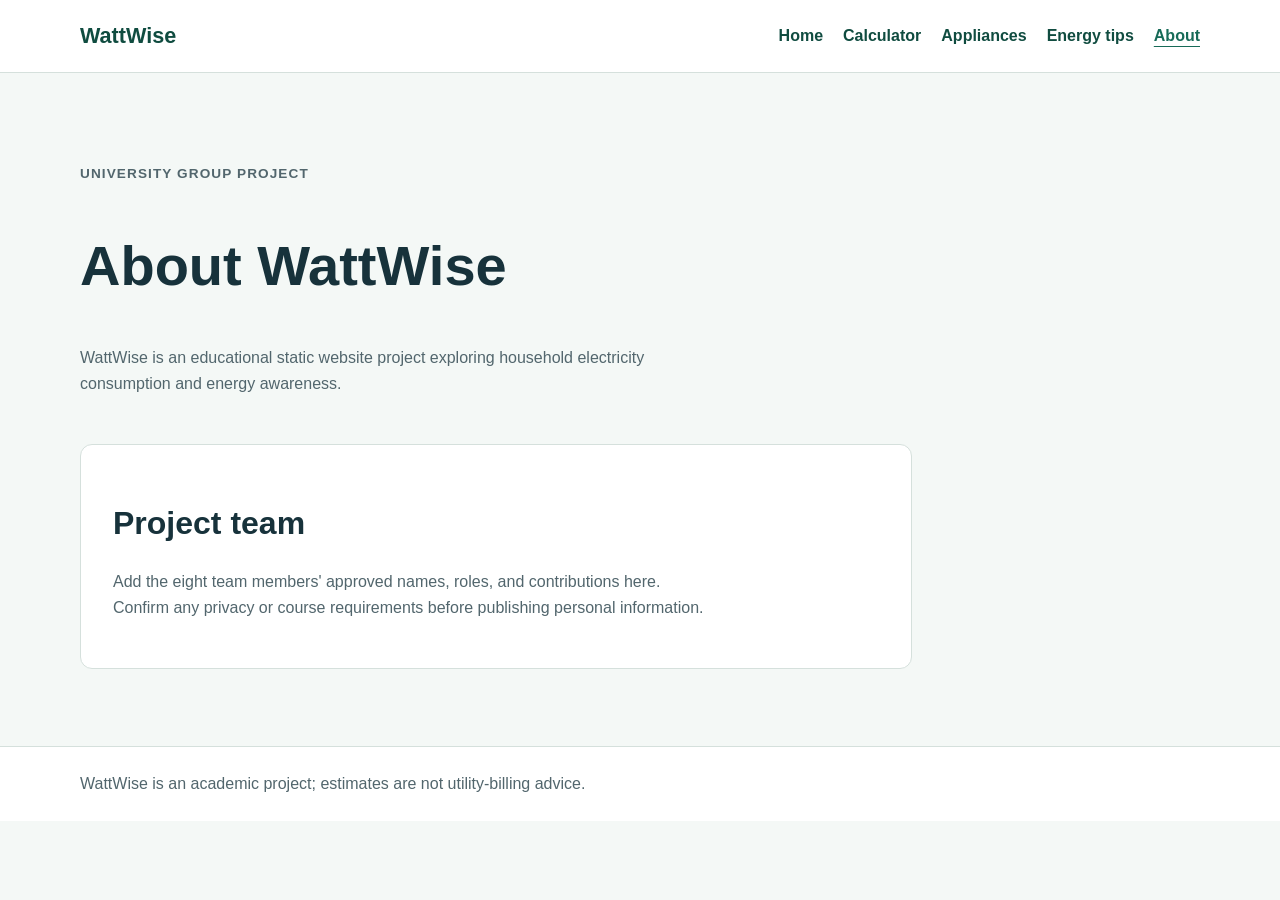
==== pages/about.html @ 4fbd1083 "init:project structure" ====
<!doctype html>
<html lang="en">
<head>
  <meta charset="utf-8">
  <meta name="viewport" content="width=device-width, initial-scale=1">
  <meta name="description" content="Learn about the WattWise university project and its team.">
  <title>About WattWise</title>
  <link rel="stylesheet" href="../css/style.css">
  <link rel="stylesheet" href="../css/components.css">
  <link rel="stylesheet" href="../css/pages/about.css">
  <link rel="stylesheet" href="../css/responsive.css">
  <script src="../js/utils.js" defer></script>
  <script src="../js/navigation.js" defer></script>
  <script src="../js/main.js" defer></script>
</head>
<body>
  <a class="skip-link" href="#main-content">Skip to main content</a>
  <header class="site-header">
    <div class="container header-inner">
      <a class="brand" href="../index.html">WattWise</a>
      <button class="menu-toggle" type="button" aria-expanded="false" aria-controls="primary-navigation"><span class="menu-toggle-label">Menu</span></button>
      <nav class="site-nav" id="primary-navigation" aria-label="Primary navigation">
        <ul>
          <li><a href="../index.html">Home</a></li>
          <li><a href="calculator.html">Calculator</a></li>
          <li><a href="appliances.html">Appliances</a></li>
          <li><a href="energy-tips.html">Energy tips</a></li>
          <li><a href="about.html" aria-current="page">About</a></li>
        </ul>
      </nav>
    </div>
  </header>
  <main id="main-content" class="container page-content">
    <section class="page-intro" aria-labelledby="page-title">
      <p class="eyebrow">University group project</p>
      <h1 id="page-title">About WattWise</h1>
      <p>WattWise is an educational static website project exploring household electricity consumption and energy awareness.</p>
    </section>
    <section class="content-section" aria-labelledby="team-title">
      <h2 id="team-title">Project team</h2>
      <p>Add the eight team members' approved names, roles, and contributions here. Confirm any privacy or course requirements before publishing personal information.</p>
    </section>
  </main>
  <footer class="site-footer"><div class="container"><p>WattWise is an academic project; estimates are not utility-billing advice.</p></div></footer>
</body>
</html>
---- css/style.css ----
/* Global reset, typography, colors, and base element styles. */
:root {
  color-scheme: light;
  --color-ink: #17323b;
  --color-muted: #52666d;
  --color-brand: #176b58;
  --color-brand-dark: #104c40;
  --color-accent: #f2c14e;
  --color-surface: #ffffff;
  --color-page: #f4f8f6;
  --color-border: #d5e0dc;
  --font-body: "Segoe UI", Arial, sans-serif;
  --font-heading: "Segoe UI", Arial, sans-serif;
  --content-width: 70rem;
  --space-unit: 1rem;
}

*,
*::before,
*::after {
  box-sizing: border-box;
}

html {
  scroll-behavior: smooth;
}

body {
  min-width: 20rem;
  margin: 0;
  background: var(--color-page);
  color: var(--color-ink);
  font-family: var(--font-body);
  line-height: 1.6;
}

h1,
h2,
h3 {
  color: var(--color-ink);
  font-family: var(--font-heading);
  line-height: 1.2;
}

h1 {
  max-width: 18ch;
  font-size: clamp(2rem, 5vw, 3.5rem);
}

h2 {
  font-size: clamp(1.5rem, 3vw, 2rem);
}

a {
  color: var(--color-brand-dark);
}

a:hover {
  text-decoration-thickness: 0.15em;
}

button,
input,
select,
textarea {
  font: inherit;
}

button,
a {
  -webkit-tap-highlight-color: transparent;
}

:focus-visible {
  outline: 3px solid var(--color-accent);
  outline-offset: 3px;
}

code {
  padding: 0.1em 0.3em;
  border-radius: 0.25rem;
  background: #e8efec;
  font-family: Consolas, "Courier New", monospace;
}

@media (prefers-reduced-motion: reduce) {
  html {
    scroll-behavior: auto;
  }
}
---- css/components.css ----
/* Shared layout and reusable interface components. */
.container {
  width: min(var(--content-width), calc(100% - 2rem));
  margin-inline: auto;
}

.site-header {
  border-bottom: 1px solid var(--color-border);
  background: var(--color-surface);
}

.header-inner {
  display: flex;
  min-height: 4.5rem;
  align-items: center;
  justify-content: space-between;
  gap: 1.5rem;
}

.brand {
  color: var(--color-brand-dark);
  font-size: 1.35rem;
  font-weight: 800;
  text-decoration: none;
}

.site-nav ul {
  display: flex;
  flex-wrap: wrap;
  gap: 0.5rem 1.25rem;
  margin: 0;
  padding: 0;
  list-style: none;
}

.site-nav a {
  display: inline-block;
  padding-block: 0.5rem;
  font-weight: 600;
  text-decoration: none;
}

.site-nav a[aria-current="page"] {
  color: var(--color-brand);
  text-decoration: underline;
  text-underline-offset: 0.3em;
}

.menu-toggle {
  display: none;
  padding: 0.45rem 0.75rem;
  border: 1px solid var(--color-border);
  border-radius: 0.4rem;
  background: var(--color-surface);
  color: var(--color-ink);
  cursor: pointer;
}

.page-content {
  min-height: 65vh;
  padding-block: clamp(2rem, 6vw, 5rem);
}

.page-intro {
  max-width: 48rem;
  margin-bottom: 3rem;
}

.page-intro p,
.content-section p {
  max-width: 68ch;
  color: var(--color-muted);
}

.eyebrow {
  color: var(--color-brand);
  font-size: 0.85rem;
  font-weight: 700;
  letter-spacing: 0.08em;
  text-transform: uppercase;
}

.content-section {
  max-width: 52rem;
  padding: clamp(1.25rem, 4vw, 2rem);
  border: 1px solid var(--color-border);
  border-radius: 0.75rem;
  background: var(--color-surface);
}

.button-row {
  display: flex;
  flex-wrap: wrap;
  gap: 0.75rem;
  margin-top: 1.5rem;
}

.button {
  display: inline-flex;
  min-height: 2.75rem;
  align-items: center;
  justify-content: center;
  padding: 0.6rem 1rem;
  border: 2px solid var(--color-brand);
  border-radius: 0.45rem;
  background: var(--color-brand);
  color: #ffffff;
  font-weight: 700;
  text-decoration: none;
}

.button:hover {
  border-color: var(--color-brand-dark);
  background: var(--color-brand-dark);
  color: #ffffff;
}

.button-secondary {
  background: transparent;
  color: var(--color-brand-dark);
}

.button-secondary:hover {
  color: #ffffff;
}

.skip-link {
  position: absolute;
  z-index: 10;
  top: 0.5rem;
  left: 0.5rem;
  padding: 0.5rem 0.75rem;
  transform: translateY(-150%);
  background: var(--color-ink);
  color: #ffffff;
}

.skip-link:focus {
  transform: translateY(0);
}

.site-footer {
  padding-block: 1.5rem;
  border-top: 1px solid var(--color-border);
  background: var(--color-surface);
  color: var(--color-muted);
}

.site-footer p {
  margin-block: 0;
}
---- css/pages/about.css ----
/* About page-specific styles. Keep shared components in components.css. */
---- css/responsive.css ----
/* Shared responsive adjustments; page-specific exceptions belong with page styles. */
@media (max-width: 48rem) {
  .header-inner {
    position: relative;
    flex-wrap: wrap;
    padding-block: 0.75rem;
  }

  .menu-toggle {
    display: inline-flex;
  }

  .site-nav {
    display: none;
    flex-basis: 100%;
  }

  .site-nav.is-open {
    display: block;
  }

  .site-nav ul {
    flex-direction: column;
    gap: 0.15rem;
    padding-block: 0.5rem;
  }

  .site-nav a {
    width: 100%;
  }
}

@media (max-width: 30rem) {
  .container {
    width: min(100% - 1.25rem, var(--content-width));
  }

  .button-row,
  .button-row .button {
    width: 100%;
  }
}
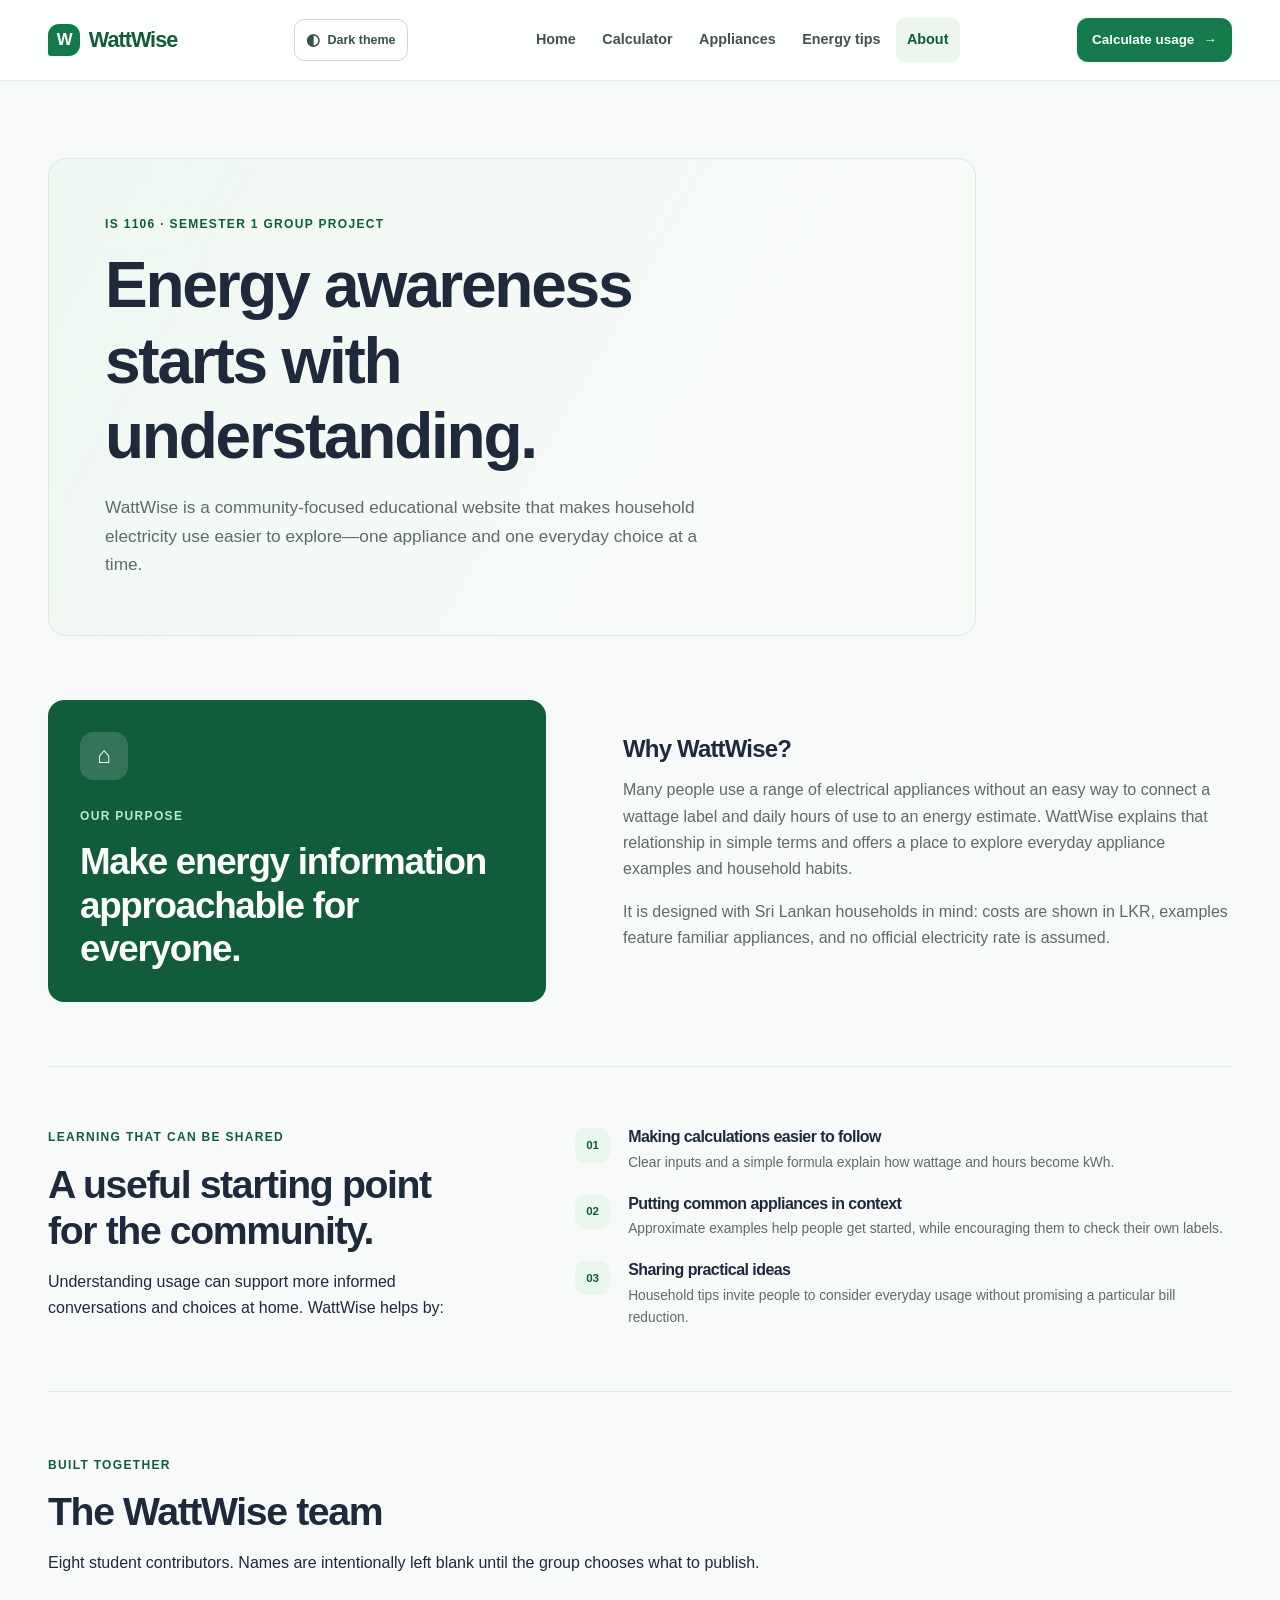
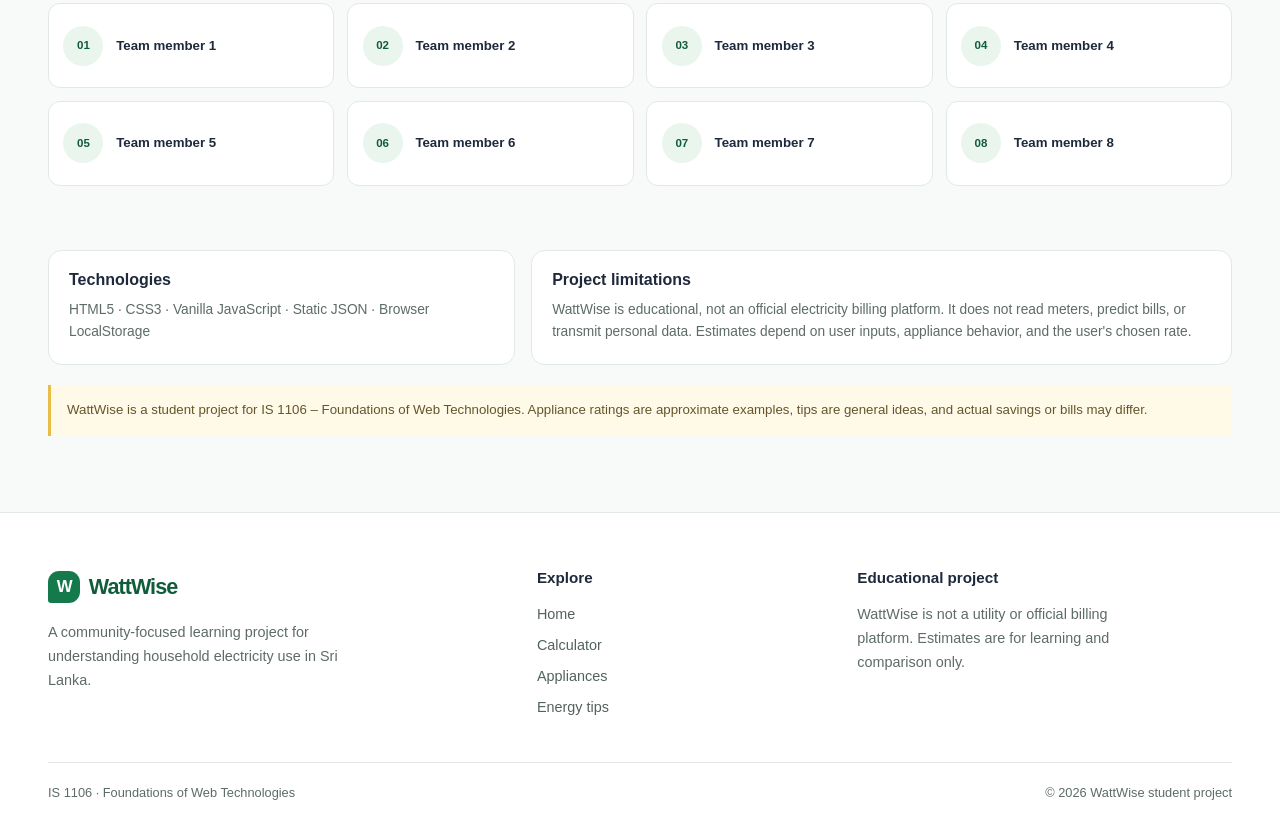
==== commit ef94b69c: "Done" ====
--- a/pages/about.html
+++ b/pages/about.html
@@ -3,44 +3,50 @@
 <head>
   <meta charset="utf-8">
   <meta name="viewport" content="width=device-width, initial-scale=1">
-  <meta name="description" content="Learn about the WattWise university project and its team.">
-  <title>About WattWise</title>
+  <meta name="description" content="Learn about WattWise, a student-built educational project helping Sri Lankan households explore electricity consumption.">
+  <meta property="og:title" content="About WattWise">
+  <meta property="og:description" content="Our purpose, community value, technologies, and limitations.">
+  <title>About WattWise | Our purpose and project</title>
   <link rel="stylesheet" href="../css/style.css">
   <link rel="stylesheet" href="../css/components.css">
   <link rel="stylesheet" href="../css/pages/about.css">
-  <link rel="stylesheet" href="../css/responsive.css">
-  <script src="../js/utils.js" defer></script>
+  <link rel="stylesheet" href="../css/responsive.css?v=2">
+  <link rel="stylesheet" href="../css/dark-theme.css?v=2" id="dark-theme-stylesheet" disabled>
   <script src="../js/navigation.js" defer></script>
+  <script src="../js/theme-toggle.js" defer></script>
   <script src="../js/main.js" defer></script>
 </head>
 <body>
   <a class="skip-link" href="#main-content">Skip to main content</a>
   <header class="site-header">
     <div class="container header-inner">
-      <a class="brand" href="../index.html">WattWise</a>
-      <button class="menu-toggle" type="button" aria-expanded="false" aria-controls="primary-navigation"><span class="menu-toggle-label">Menu</span></button>
-      <nav class="site-nav" id="primary-navigation" aria-label="Primary navigation">
-        <ul>
-          <li><a href="../index.html">Home</a></li>
-          <li><a href="calculator.html">Calculator</a></li>
-          <li><a href="appliances.html">Appliances</a></li>
-          <li><a href="energy-tips.html">Energy tips</a></li>
-          <li><a href="about.html" aria-current="page">About</a></li>
-        </ul>
-      </nav>
+      <a class="brand" href="../index.html" aria-label="WattWise home"><span class="brand-mark" aria-hidden="true">W</span>WattWise</a>
+      <button class="menu-toggle" type="button" aria-expanded="false" aria-controls="primary-navigation"><span class="menu-toggle-label">Menu</span><span class="menu-icon" aria-hidden="true"></span></button>
+      <button class="theme-toggle" type="button" aria-label="Switch to dark theme" aria-pressed="false"><span class="theme-toggle-icon" aria-hidden="true">◐</span><span class="theme-toggle-label">Dark theme</span></button>
+      <span class="theme-toggle-status visually-hidden" role="status" aria-live="polite"></span>
+      <nav class="site-nav" id="primary-navigation" aria-label="Primary navigation"><ul>
+        <li><a href="../index.html">Home</a></li><li><a href="calculator.html">Calculator</a></li><li><a href="appliances.html">Appliances</a></li><li><a href="energy-tips.html">Energy tips</a></li><li><a href="about.html" aria-current="page">About</a></li>
+      </ul></nav>
+      <a class="button header-cta" href="calculator.html">Calculate usage <span aria-hidden="true">→</span></a>
     </div>
   </header>
-  <main id="main-content" class="container page-content">
-    <section class="page-intro" aria-labelledby="page-title">
-      <p class="eyebrow">University group project</p>
-      <h1 id="page-title">About WattWise</h1>
-      <p>WattWise is an educational static website project exploring household electricity consumption and energy awareness.</p>
+  <main id="main-content" class="container page-content about-page">
+    <section class="page-intro about-intro" aria-labelledby="page-title"><p class="eyebrow">IS 1106 · Semester 1 group project</p><h1 id="page-title">Energy awareness starts with understanding.</h1><p>WattWise is a community-focused educational website that makes household electricity use easier to explore—one appliance and one everyday choice at a time.</p></section>
+    <section class="about-purpose" aria-labelledby="why-title"><div class="about-callout"><span aria-hidden="true">⌂</span><p class="eyebrow">Our purpose</p><h2 id="why-title">Make energy information approachable for everyone.</h2></div><div class="about-copy"><h2>Why WattWise?</h2><p>Many people use a range of electrical appliances without an easy way to connect a wattage label and daily hours of use to an energy estimate. WattWise explains that relationship in simple terms and offers a place to explore everyday appliance examples and household habits.</p><p>It is designed with Sri Lankan households in mind: costs are shown in LKR, examples feature familiar appliances, and no official electricity rate is assumed.</p></div></section>
+    <section class="about-benefits" aria-labelledby="community-title"><div class="section-heading"><p class="eyebrow">Learning that can be shared</p><h2 id="community-title">A useful starting point for the community.</h2><p>Understanding usage can support more informed conversations and choices at home. WattWise helps by:</p></div><ul class="benefit-list"><li><span aria-hidden="true">01</span><div><h3>Making calculations easier to follow</h3><p>Clear inputs and a simple formula explain how wattage and hours become kWh.</p></div></li><li><span aria-hidden="true">02</span><div><h3>Putting common appliances in context</h3><p>Approximate examples help people get started, while encouraging them to check their own labels.</p></div></li><li><span aria-hidden="true">03</span><div><h3>Sharing practical ideas</h3><p>Household tips invite people to consider everyday usage without promising a particular bill reduction.</p></div></li></ul></section>
+    <section class="team-section" aria-labelledby="team-title"><div class="section-heading"><p class="eyebrow">Built together</p><h2 id="team-title">The WattWise team</h2><p>Eight student contributors. Names are intentionally left blank until the group chooses what to publish.</p></div><ol class="team-grid">
+      <li><span class="team-avatar" aria-hidden="true">01</span><span class="team-name">Team member 1</span></li><li><span class="team-avatar" aria-hidden="true">02</span><span class="team-name">Team member 2</span></li><li><span class="team-avatar" aria-hidden="true">03</span><span class="team-name">Team member 3</span></li><li><span class="team-avatar" aria-hidden="true">04</span><span class="team-name">Team member 4</span></li><li><span class="team-avatar" aria-hidden="true">05</span><span class="team-name">Team member 5</span></li><li><span class="team-avatar" aria-hidden="true">06</span><span class="team-name">Team member 6</span></li><li><span class="team-avatar" aria-hidden="true">07</span><span class="team-name">Team member 7</span></li><li><span class="team-avatar" aria-hidden="true">08</span><span class="team-name">Team member 8</span></li>
+    </ol></section>
+    <section class="project-facts" aria-label="Project details">
+      <div><h2>Technologies</h2><p>HTML5 · CSS3 · Vanilla JavaScript · Static JSON · Browser LocalStorage</p></div>
+      <div><h2>Project limitations</h2><p>WattWise is educational, not an official electricity billing platform. It does not read meters, predict bills, or transmit personal data. Estimates depend on user inputs, appliance behavior, and the user's chosen rate.</p></div>
     </section>
-    <section class="content-section" aria-labelledby="team-title">
-      <h2 id="team-title">Project team</h2>
-      <p>Add the eight team members' approved names, roles, and contributions here. Confirm any privacy or course requirements before publishing personal information.</p>
-    </section>
+    <p class="about-disclaimer">WattWise is a student project for IS 1106 – Foundations of Web Technologies. Appliance ratings are approximate examples, tips are general ideas, and actual savings or bills may differ.</p>
   </main>
-  <footer class="site-footer"><div class="container"><p>WattWise is an academic project; estimates are not utility-billing advice.</p></div></footer>
+  <footer class="site-footer"><div class="container footer-main">
+    <div class="footer-brand"><a class="brand" href="../index.html"><span class="brand-mark" aria-hidden="true">W</span>WattWise</a><p>A community-focused learning project for understanding household electricity use in Sri Lanka.</p></div>
+    <div class="footer-links"><h2>Explore</h2><a href="../index.html">Home</a><a href="calculator.html">Calculator</a><a href="appliances.html">Appliances</a><a href="energy-tips.html">Energy tips</a></div>
+    <div class="footer-disclaimer"><h2>Educational project</h2><p>WattWise is not a utility or official billing platform. Estimates are for learning and comparison only.</p></div>
+  </div><div class="container footer-bottom"><span>IS 1106 · Foundations of Web Technologies</span><span>© <span data-current-year>2026</span> WattWise student project</span></div></footer>
 </body>
 </html>
--- a/css/style.css
+++ b/css/style.css
@@ -1,18 +1,19 @@
-/* Global reset, typography, colors, and base element styles. */
 :root {
   color-scheme: light;
-  --color-ink: #17323b;
-  --color-muted: #52666d;
-  --color-brand: #176b58;
-  --color-brand-dark: #104c40;
-  --color-accent: #f2c14e;
-  --color-surface: #ffffff;
-  --color-page: #f4f8f6;
-  --color-border: #d5e0dc;
-  --font-body: "Segoe UI", Arial, sans-serif;
-  --font-heading: "Segoe UI", Arial, sans-serif;
-  --content-width: 70rem;
-  --space-unit: 1rem;
+  --color-ink: #1e293b;
+  --color-muted: #5d6b69;
+  --color-brand: #147a4c;
+  --color-brand-dark: #105c3b;
+  --color-accent: #f4c95d;
+  --color-surface: #fff;
+  --color-page: #f7faf8;
+  --color-border: #e2e8e5;
+  --color-mint: #e9f7ef;
+  --font-body: "DM Sans", "Segoe UI", Arial, sans-serif;
+  --font-heading: "DM Sans", "Segoe UI", Arial, sans-serif;
+  --content-width: 74rem;
+  --radius-card: 1rem;
+  --shadow-card: 0 12px 32px rgb(22 54 39 / 6%);
 }
 
 *,
@@ -31,7 +32,20 @@
   background: var(--color-page);
   color: var(--color-ink);
   font-family: var(--font-body);
-  line-height: 1.6;
+  line-height: 1.65;
+  -webkit-font-smoothing: antialiased;
+}
+
+img,
+svg {
+  max-width: 100%;
+}
+
+h1,
+h2,
+h3,
+p {
+  margin-top: 0;
 }
 
 h1,
@@ -39,16 +53,31 @@
 h3 {
   color: var(--color-ink);
   font-family: var(--font-heading);
-  line-height: 1.2;
+  line-height: 1.18;
+  letter-spacing: -0.035em;
 }
 
 h1 {
-  max-width: 18ch;
-  font-size: clamp(2rem, 5vw, 3.5rem);
+  max-width: 17ch;
+  margin-bottom: 1.15rem;
+  font-size: clamp(2.35rem, 5vw, 4.1rem);
+  font-weight: 750;
 }
 
 h2 {
-  font-size: clamp(1.5rem, 3vw, 2rem);
+  margin-bottom: 0.9rem;
+  font-size: clamp(1.7rem, 3.2vw, 2.45rem);
+  font-weight: 720;
+}
+
+h3 {
+  margin-bottom: 0.55rem;
+  font-size: 1.15rem;
+  font-weight: 700;
+}
+
+p {
+  margin-bottom: 1rem;
 }
 
 a {
@@ -72,19 +101,54 @@
 }
 
 :focus-visible {
-  outline: 3px solid var(--color-accent);
+  outline: 3px solid var(--color-brand-dark);
   outline-offset: 3px;
 }
 
-code {
-  padding: 0.1em 0.3em;
-  border-radius: 0.25rem;
-  background: #e8efec;
-  font-family: Consolas, "Courier New", monospace;
+::selection {
+  background: #d7f0e2;
+  color: var(--color-brand-dark);
+}
+
+.eyebrow {
+  display: flex;
+  align-items: center;
+  gap: 0.55rem;
+  margin-bottom: 0.85rem;
+  color: var(--color-brand-dark);
+  font-size: 0.75rem;
+  font-weight: 800;
+  letter-spacing: 0.11em;
+  text-transform: uppercase;
+}
+
+.eyebrow-dot {
+  width: 0.5rem;
+  height: 0.5rem;
+  border-radius: 50%;
+  background: var(--color-brand);
+  box-shadow: 0 0 0 0.25rem #d9f0e3;
+}
+
+.unit {
+  color: var(--color-muted);
+  font-size: 0.88em;
+  font-weight: 500;
+}
+
+.optional {
+  color: var(--color-muted);
+  font-size: 0.88em;
+  font-weight: 500;
 }
 
 @media (prefers-reduced-motion: reduce) {
-  html {
-    scroll-behavior: auto;
+  *,
+  *::before,
+  *::after {
+    scroll-behavior: auto !important;
+    animation-duration: 0.01ms !important;
+    animation-iteration-count: 1 !important;
+    transition-duration: 0.01ms !important;
   }
 }
--- a/css/components.css
+++ b/css/components.css
@@ -1,138 +1,266 @@
-/* Shared layout and reusable interface components. */
 .container {
-  width: min(var(--content-width), calc(100% - 2rem));
+  width: min(var(--content-width), calc(100% - 3rem));
   margin-inline: auto;
 }
 
 .site-header {
-  border-bottom: 1px solid var(--color-border);
-  background: var(--color-surface);
+  position: relative;
+  z-index: 5;
+  border-bottom: 1px solid rgb(226 232 229 / 75%);
+  background: rgb(255 255 255 / 94%);
 }
 
 .header-inner {
   display: flex;
-  min-height: 4.5rem;
+  min-height: 5rem;
   align-items: center;
   justify-content: space-between;
-  gap: 1.5rem;
+  gap: 1.4rem;
 }
 
 .brand {
+  display: inline-flex;
+  flex: 0 0 auto;
+  align-items: center;
+  gap: 0.55rem;
   color: var(--color-brand-dark);
   font-size: 1.35rem;
   font-weight: 800;
+  letter-spacing: -0.045em;
   text-decoration: none;
+}
+
+.brand-mark {
+  display: inline-grid;
+  width: 2rem;
+  height: 2rem;
+  place-items: center;
+  border-radius: 0.7rem 0.7rem 0.7rem 0.2rem;
+  background: var(--color-brand);
+  color: white;
+  font-size: 1.05rem;
+  font-weight: 800;
+  letter-spacing: -0.08em;
 }
 
 .site-nav ul {
   display: flex;
-  flex-wrap: wrap;
-  gap: 0.5rem 1.25rem;
+  align-items: center;
+  gap: 0.25rem;
   margin: 0;
   padding: 0;
   list-style: none;
 }
 
 .site-nav a {
-  display: inline-block;
-  padding-block: 0.5rem;
-  font-weight: 600;
+  display: inline-flex;
+  min-height: 2.75rem;
+  align-items: center;
+  padding: 0.5rem 0.7rem;
+  border-radius: 0.55rem;
+  color: #43524f;
+  font-size: 0.9rem;
+  font-weight: 650;
   text-decoration: none;
-}
-
+  transition: color 150ms ease, background 150ms ease;
+}
+
+.site-nav a:hover,
 .site-nav a[aria-current="page"] {
-  color: var(--color-brand);
-  text-decoration: underline;
-  text-underline-offset: 0.3em;
+  background: #edf7f0;
+  color: var(--color-brand-dark);
+}
+
+.button {
+  display: inline-flex;
+  min-height: 3rem;
+  align-items: center;
+  justify-content: center;
+  gap: 0.55rem;
+  padding: 0.7rem 1.15rem;
+  border: 1px solid var(--color-brand);
+  border-radius: 0.65rem;
+  background: var(--color-brand);
+  color: #fff;
+  font-size: 0.92rem;
+  font-weight: 750;
+  text-align: center;
+  text-decoration: none;
+  cursor: pointer;
+  transition: background 150ms ease, border-color 150ms ease, transform 150ms ease;
+}
+
+.button:hover {
+  transform: translateY(-1px);
+  border-color: var(--color-brand-dark);
+  background: var(--color-brand-dark);
+  color: #fff;
+}
+
+.button-secondary {
+  border-color: var(--color-border);
+  background: #fff;
+  color: var(--color-brand-dark);
+}
+
+.button-secondary:hover {
+  border-color: #b7d7c3;
+  background: #eff8f2;
+  color: var(--color-brand-dark);
+}
+
+.header-cta {
+  min-height: 2.75rem;
+  padding: 0.55rem 0.9rem;
+  font-size: 0.84rem;
+  white-space: nowrap;
+}
+
+.theme-toggle {
+  display: inline-flex;
+  min-height: 2.65rem;
+  flex: 0 0 auto;
+  align-items: center;
+  justify-content: center;
+  gap: 0.45rem;
+  padding: 0.45rem 0.7rem;
+  border: 1px solid #cbd9d0;
+  border-radius: 0.65rem;
+  background: #fff;
+  color: #355342;
+  font-size: 0.78rem;
+  font-weight: 750;
+  white-space: nowrap;
+  cursor: pointer;
+  transition: background 150ms ease, border-color 150ms ease, color 150ms ease, transform 150ms ease;
+}
+
+.theme-toggle:hover {
+  transform: translateY(-1px);
+  border-color: #9fc5aa;
+  background: #eff8f2;
+  color: #105c3b;
+}
+
+.theme-toggle-icon {
+  font-size: 1rem;
+  line-height: 1;
+}
+
+.visually-hidden {
+  position: absolute;
+  width: 1px;
+  height: 1px;
+  overflow: hidden;
+  clip: rect(0, 0, 0, 0);
+  white-space: nowrap;
+  clip-path: inset(50%);
 }
 
 .menu-toggle {
   display: none;
-  padding: 0.45rem 0.75rem;
+  min-height: 2.75rem;
+  align-items: center;
+  gap: 0.55rem;
+  padding: 0.45rem 0.8rem;
   border: 1px solid var(--color-border);
-  border-radius: 0.4rem;
-  background: var(--color-surface);
+  border-radius: 0.6rem;
+  background: #fff;
   color: var(--color-ink);
+  font-weight: 700;
   cursor: pointer;
 }
 
+.menu-icon,
+.menu-icon::before,
+.menu-icon::after {
+  display: block;
+  width: 1rem;
+  height: 2px;
+  border-radius: 2px;
+  background: currentColor;
+}
+
+.menu-icon {
+  position: relative;
+}
+
+.menu-icon::before,
+.menu-icon::after {
+  position: absolute;
+  left: 0;
+  content: "";
+}
+
+.menu-icon::before {
+  top: -0.32rem;
+}
+
+.menu-icon::after {
+  top: 0.32rem;
+}
+
 .page-content {
-  min-height: 65vh;
-  padding-block: clamp(2rem, 6vw, 5rem);
+  min-height: 62vh;
+  padding-block: clamp(2.5rem, 6vw, 5rem);
 }
 
 .page-intro {
-  max-width: 48rem;
-  margin-bottom: 3rem;
-}
-
-.page-intro p,
-.content-section p {
-  max-width: 68ch;
+  max-width: 49rem;
+  margin: 0 0 2.8rem;
+}
+
+.page-intro > p:not(.eyebrow) {
+  max-width: 64ch;
+  margin-bottom: 0;
   color: var(--color-muted);
-}
-
-.eyebrow {
-  color: var(--color-brand);
-  font-size: 0.85rem;
-  font-weight: 700;
-  letter-spacing: 0.08em;
-  text-transform: uppercase;
-}
-
-.content-section {
-  max-width: 52rem;
-  padding: clamp(1.25rem, 4vw, 2rem);
-  border: 1px solid var(--color-border);
-  border-radius: 0.75rem;
-  background: var(--color-surface);
+  font-size: 1.08rem;
 }
 
 .button-row {
   display: flex;
   flex-wrap: wrap;
-  gap: 0.75rem;
-  margin-top: 1.5rem;
-}
-
-.button {
+  gap: 0.8rem;
+  margin-top: 1.65rem;
+}
+
+.text-link {
   display: inline-flex;
+  align-items: center;
+  gap: 0.5rem;
+  color: var(--color-brand-dark);
+  font-weight: 750;
+  text-decoration-thickness: 1px;
+  text-underline-offset: 0.25em;
+}
+
+.text-link:hover {
+  color: var(--color-brand);
+}
+
+.text-button {
   min-height: 2.75rem;
-  align-items: center;
-  justify-content: center;
-  padding: 0.6rem 1rem;
-  border: 2px solid var(--color-brand);
-  border-radius: 0.45rem;
-  background: var(--color-brand);
-  color: #ffffff;
+  padding: 0.4rem 0.15rem;
+  border: 0;
+  background: transparent;
+  color: var(--color-brand-dark);
+  font-size: 0.88rem;
   font-weight: 700;
-  text-decoration: none;
-}
-
-.button:hover {
-  border-color: var(--color-brand-dark);
-  background: var(--color-brand-dark);
-  color: #ffffff;
-}
-
-.button-secondary {
-  background: transparent;
-  color: var(--color-brand-dark);
-}
-
-.button-secondary:hover {
-  color: #ffffff;
+  text-decoration: underline;
+  text-underline-offset: 0.2em;
+  cursor: pointer;
 }
 
 .skip-link {
   position: absolute;
-  z-index: 10;
+  z-index: 20;
   top: 0.5rem;
   left: 0.5rem;
-  padding: 0.5rem 0.75rem;
+  padding: 0.65rem 0.85rem;
   transform: translateY(-150%);
+  border-radius: 0.4rem;
   background: var(--color-ink);
-  color: #ffffff;
+  color: #fff;
 }
 
 .skip-link:focus {
@@ -140,12 +268,138 @@
 }
 
 .site-footer {
-  padding-block: 1.5rem;
+  padding-top: 3.5rem;
   border-top: 1px solid var(--color-border);
-  background: var(--color-surface);
+  background: #fff;
   color: var(--color-muted);
 }
 
-.site-footer p {
-  margin-block: 0;
-}
+.footer-main {
+  display: grid;
+  grid-template-columns: 1.1fr 0.65fr 1fr;
+  gap: clamp(2rem, 6vw, 5rem);
+  padding-bottom: 2.6rem;
+}
+
+.footer-brand p,
+.footer-disclaimer p {
+  max-width: 38ch;
+  margin: 1rem 0 0;
+  font-size: 0.9rem;
+}
+
+.footer-links {
+  display: grid;
+  align-content: start;
+  gap: 0.45rem;
+}
+
+.footer-links h2,
+.footer-disclaimer h2 {
+  margin-bottom: 0.55rem;
+  font-size: 0.95rem;
+  letter-spacing: 0;
+}
+
+.footer-links a {
+  width: fit-content;
+  color: #53625e;
+  font-size: 0.9rem;
+  text-decoration: none;
+}
+
+.footer-links a:hover {
+  color: var(--color-brand-dark);
+  text-decoration: underline;
+}
+
+.footer-bottom {
+  display: flex;
+  min-height: 3.8rem;
+  align-items: center;
+  justify-content: space-between;
+  gap: 1rem;
+  border-top: 1px solid var(--color-border);
+  font-size: 0.8rem;
+}
+
+.footer-bottom p {
+  margin: 0;
+}
+
+.form-field {
+  display: grid;
+  gap: 0.45rem;
+}
+
+.form-field label {
+  color: var(--color-ink);
+  font-size: 0.88rem;
+  font-weight: 750;
+}
+
+.form-field input,
+.form-field select,
+.rate-input-wrap input {
+  width: 100%;
+  min-height: 3rem;
+  padding: 0.7rem 0.8rem;
+  border: 1px solid #d4dfd9;
+  border-radius: 0.55rem;
+  background: #fff;
+  color: var(--color-ink);
+}
+
+.form-field input::placeholder {
+  color: #87948f;
+}
+
+.form-field input:focus,
+.form-field select:focus,
+.rate-input-wrap input:focus {
+  border-color: var(--color-brand);
+}
+
+.field-help {
+  color: var(--color-muted);
+  font-size: 0.78rem;
+  line-height: 1.45;
+}
+
+.empty-state {
+  padding: 3rem 1rem;
+  color: var(--color-muted);
+  text-align: center;
+}
+
+.empty-state > span {
+  display: inline-grid;
+  width: 3rem;
+  height: 3rem;
+  place-items: center;
+  margin-bottom: 0.9rem;
+  border-radius: 50%;
+  background: #edf7f0;
+  color: var(--color-brand-dark);
+  font-size: 1.6rem;
+}
+
+.empty-state h3 {
+  margin-bottom: 0.35rem;
+}
+
+.empty-state p {
+  margin-bottom: 0;
+}
+
+.load-error {
+  padding: 1rem;
+  border: 1px solid #f1c1bc;
+  border-radius: 0.6rem;
+  background: #fff4f2;
+  color: #85352c;
+}
+
+[hidden] {
+  display: none !important;
+}
--- a/css/pages/about.css
+++ b/css/pages/about.css
@@ -1 +1,216 @@
-/* About page-specific styles. Keep shared components in components.css. */
+.about-intro {
+  max-width: 58rem;
+  padding: clamp(1.6rem, 5vw, 3.5rem);
+  border: 1px solid #dcebe0;
+  border-radius: 1.1rem;
+  background: linear-gradient(120deg, #eff8f2, #f8fbf8 70%);
+}
+
+.about-intro h1 {
+  max-width: 17ch;
+}
+
+.about-purpose {
+  display: grid;
+  grid-template-columns: minmax(15rem, 0.9fr) 1.1fr;
+  align-items: center;
+  gap: clamp(2rem, 6vw, 5rem);
+  margin-block: 4rem;
+}
+
+.about-callout {
+  padding: 2rem;
+  border-radius: 1rem;
+  background: #105c3b;
+  color: #fff;
+}
+
+.about-callout > span {
+  display: grid;
+  width: 3rem;
+  height: 3rem;
+  place-items: center;
+  margin-bottom: 1.7rem;
+  border-radius: 0.85rem;
+  background: rgb(255 255 255 / 15%);
+  font-size: 1.45rem;
+}
+
+.about-callout .eyebrow {
+  color: #bce7cb;
+}
+
+.about-callout h2 {
+  margin: 0;
+  color: #fff;
+  font-size: clamp(1.65rem, 3vw, 2.3rem);
+}
+
+.about-copy h2 {
+  font-size: 1.5rem;
+}
+
+.about-copy p {
+  color: var(--color-muted);
+}
+
+.about-benefits {
+  display: grid;
+  grid-template-columns: 0.8fr 1.2fr;
+  align-items: start;
+  gap: clamp(2rem, 7vw, 6rem);
+  padding-block: 3.8rem;
+  border-block: 1px solid var(--color-border);
+}
+
+.about-benefits .section-heading {
+  margin: 0;
+  text-align: left;
+}
+
+.about-benefits .eyebrow {
+  justify-content: flex-start;
+}
+
+.about-benefits .section-heading > p:last-child {
+  margin: 0;
+}
+
+.benefit-list {
+  display: grid;
+  gap: 1.25rem;
+  margin: 0;
+  padding: 0;
+  list-style: none;
+}
+
+.benefit-list li {
+  display: grid;
+  grid-template-columns: 2.4rem 1fr;
+  gap: 0.9rem;
+}
+
+.benefit-list li > span {
+  display: grid;
+  width: 2.15rem;
+  height: 2.15rem;
+  place-items: center;
+  border-radius: 0.65rem;
+  background: #e9f7ef;
+  color: var(--color-brand-dark);
+  font-size: 0.72rem;
+  font-weight: 800;
+}
+
+.benefit-list h3 {
+  margin-bottom: 0.3rem;
+  font-size: 1rem;
+}
+
+.benefit-list p {
+  margin: 0;
+  color: var(--color-muted);
+  font-size: 0.86rem;
+}
+
+.team-section {
+  padding-block: 4rem;
+}
+
+.team-section .section-heading {
+  margin-bottom: 1.7rem;
+}
+
+.team-grid {
+  display: grid;
+  grid-template-columns: repeat(4, 1fr);
+  gap: 0.8rem;
+  margin: 0;
+  padding: 0;
+  list-style: none;
+}
+
+.team-grid li {
+  display: flex;
+  min-height: 5.3rem;
+  align-items: center;
+  gap: 0.8rem;
+  padding: 0.9rem;
+  border: 1px solid var(--color-border);
+  border-radius: 0.75rem;
+  background: #fff;
+}
+
+.team-avatar {
+  display: grid;
+  width: 2.5rem;
+  height: 2.5rem;
+  flex: 0 0 auto;
+  place-items: center;
+  border-radius: 50%;
+  background: #eaf5ee;
+  color: var(--color-brand-dark);
+  font-size: 0.72rem;
+  font-weight: 850;
+}
+
+.team-name {
+  font-size: 0.83rem;
+  font-weight: 700;
+}
+
+.project-facts {
+  display: grid;
+  grid-template-columns: 0.8fr 1.2fr;
+  gap: 1rem;
+}
+
+.project-facts > div {
+  padding: 1.25rem;
+  border: 1px solid var(--color-border);
+  border-radius: 0.85rem;
+  background: #fff;
+}
+
+.project-facts h2 {
+  margin-bottom: 0.55rem;
+  font-size: 1rem;
+  letter-spacing: 0;
+}
+
+.project-facts p {
+  margin: 0;
+  color: var(--color-muted);
+  font-size: 0.86rem;
+}
+
+.about-disclaimer {
+  margin: 1.25rem 0 0;
+  padding: 0.9rem 1rem;
+  border-left: 3px solid #e7bd47;
+  background: #fff9e8;
+  color: #64552c;
+  font-size: 0.83rem;
+}
+
+@media (max-width: 48rem) {
+  .about-purpose,
+  .about-benefits,
+  .project-facts {
+    grid-template-columns: 1fr;
+  }
+
+  .about-purpose {
+    margin-block: 2.5rem;
+  }
+
+  .team-grid {
+    grid-template-columns: repeat(2, 1fr);
+  }
+}
+
+@media (max-width: 28rem) {
+  .team-grid {
+    grid-template-columns: 1fr;
+  }
+}
--- a/css/responsive.css
+++ b/css/responsive.css
@@ -1,18 +1,41 @@
-/* Shared responsive adjustments; page-specific exceptions belong with page styles. */
-@media (max-width: 48rem) {
+@media (max-width: 64rem) {
+  .header-inner {
+    gap: 0.6rem;
+  }
+
+  .site-nav a {
+    padding-inline: 0.5rem;
+    font-size: 0.84rem;
+  }
+
+  .header-cta {
+    padding-inline: 0.7rem;
+    font-size: 0.78rem;
+  }
+}
+
+@media (max-width: 52rem) {
   .header-inner {
     position: relative;
+    min-height: 4.5rem;
     flex-wrap: wrap;
-    padding-block: 0.75rem;
+    justify-content: space-between;
+    padding-block: 0.65rem;
   }
 
   .menu-toggle {
     display: inline-flex;
+    margin-left: auto;
+  }
+
+  .header-cta {
+    display: none;
   }
 
   .site-nav {
     display: none;
     flex-basis: 100%;
+    order: 4;
   }
 
   .site-nav.is-open {
@@ -20,23 +43,77 @@
   }
 
   .site-nav ul {
+    align-items: stretch;
     flex-direction: column;
     gap: 0.15rem;
-    padding-block: 0.5rem;
+    padding-block: 0.45rem 0.2rem;
   }
 
   .site-nav a {
     width: 100%;
+    min-height: 2.85rem;
+    padding-inline: 0.8rem;
+    font-size: 0.95rem;
+  }
+
+  .footer-main {
+    grid-template-columns: 1fr 1fr;
+    gap: 2rem;
+  }
+
+  .footer-disclaimer {
+    grid-column: 1 / -1;
   }
 }
 
-@media (max-width: 30rem) {
+@media (max-width: 40rem) {
   .container {
-    width: min(100% - 1.25rem, var(--content-width));
+    width: min(100% - 1.5rem, var(--content-width));
+  }
+
+  .theme-toggle {
+    width: 2.75rem;
+    padding-inline: 0;
+  }
+
+  .theme-toggle-label {
+    position: absolute;
+    width: 1px;
+    height: 1px;
+    overflow: hidden;
+    clip: rect(0, 0, 0, 0);
+    white-space: nowrap;
+    clip-path: inset(50%);
+  }
+
+  .page-content {
+    padding-block: 2.5rem 3.5rem;
   }
 
   .button-row,
   .button-row .button {
     width: 100%;
   }
+
+  .footer-main {
+    grid-template-columns: 1fr;
+    gap: 1.8rem;
+  }
+
+  .footer-disclaimer {
+    grid-column: auto;
+  }
+
+  .footer-bottom {
+    align-items: flex-start;
+    flex-direction: column;
+    justify-content: center;
+    padding-block: 0.9rem;
+  }
 }
+
+@media (max-width: 20rem) {
+  body {
+    min-width: 0;
+  }
+}
--- a/css/dark-theme.css
+++ b/css/dark-theme.css
@@ -0,0 +1,523 @@
+:root {
+  color-scheme: dark;
+  --color-ink: #e8f1eb;
+  --color-muted: #a4b5ab;
+  --color-brand: #54d995;
+  --color-brand-dark: #91edb8;
+  --color-accent: #f2c866;
+  --color-surface: #121d18;
+  --color-page: #080e0b;
+  --color-border: #2a3b32;
+  --color-mint: #142a20;
+  --shadow-card: 0 18px 44px rgb(0 0 0 / 22%);
+}
+
+html {
+  color-scheme: dark;
+  background: var(--color-page);
+}
+
+body {
+  background:
+    radial-gradient(ellipse at 12% 0%, rgb(39 111 71 / 12%), transparent 30rem),
+    radial-gradient(ellipse at 96% 40%, rgb(25 91 56 / 8%), transparent 34rem),
+    var(--color-page);
+  color: var(--color-ink);
+}
+
+h1,
+h2,
+h3 {
+  color: var(--color-ink);
+}
+
+a {
+  color: var(--color-brand-dark);
+}
+
+:focus-visible {
+  outline-color: var(--color-brand);
+  outline-offset: 3px;
+}
+
+::selection {
+  background: #286343;
+  color: #f4fff8;
+}
+
+.site-header {
+  position: sticky;
+  top: 0;
+  border-bottom-color: rgb(63 88 72 / 65%);
+  background: rgb(8 14 11 / 88%);
+  box-shadow: 0 8px 26px rgb(0 0 0 / 12%);
+  -webkit-backdrop-filter: blur(18px);
+  backdrop-filter: blur(18px);
+}
+
+.brand {
+  color: var(--color-ink);
+}
+
+.brand-mark {
+  background: linear-gradient(145deg, #72e6a8, #2aae6b);
+  color: #082014;
+  box-shadow: 0 5px 16px rgb(65 206 130 / 25%);
+}
+
+.site-nav a {
+  color: #b7c7bd;
+}
+
+.site-nav a:hover,
+.site-nav a[aria-current="page"] {
+  background: #162a20;
+  color: #a3f1c1;
+}
+
+.button {
+  border-color: #64dfa0;
+  background: linear-gradient(135deg, #75e6aa, #43c780);
+  color: #082015;
+  box-shadow: 0 7px 19px rgb(39 177 102 / 18%);
+}
+
+.button:hover {
+  border-color: #9af0be;
+  background: #9af0be;
+  color: #07180f;
+  box-shadow: 0 10px 24px rgb(39 177 102 / 26%);
+}
+
+.button-secondary {
+  border-color: #354b3f;
+  background: #15221b;
+  color: #c9d8ce;
+  box-shadow: none;
+}
+
+.button-secondary:hover {
+  border-color: #4a7058;
+  background: #1a3023;
+  color: #d7ffe5;
+}
+
+.menu-toggle {
+  border-color: #35483c;
+  background: #111b15;
+  color: var(--color-ink);
+}
+
+.theme-toggle {
+  border-color: #354b3f;
+  background: #15221b;
+  color: #c9d8ce;
+}
+
+.theme-toggle:hover {
+  border-color: #4a7058;
+  background: #1a3023;
+  color: #d7ffe5;
+}
+
+.page-content {
+  position: relative;
+}
+
+.eyebrow {
+  color: #84e6ae;
+}
+
+.eyebrow-dot {
+  background: #5dde97;
+  box-shadow: 0 0 0 0.25rem rgb(70 207 128 / 15%);
+}
+
+.unit,
+.optional,
+.page-intro > p:not(.eyebrow),
+.section-heading > p:last-child {
+  color: var(--color-muted);
+}
+
+.site-footer {
+  border-top-color: var(--color-border);
+  background: #0c1410;
+  color: var(--color-muted);
+}
+
+.footer-links a {
+  color: #b3c2b9;
+}
+
+.footer-links a:hover {
+  color: var(--color-brand-dark);
+}
+
+.footer-bottom {
+  border-top-color: var(--color-border);
+}
+
+.form-field input,
+.form-field select,
+.rate-input-wrap input,
+.filter-panel .form-field input,
+.filter-panel .form-field select,
+.tips-filters .form-field input,
+.tips-filters .form-field select {
+  border-color: #34483c;
+  background: #0c1510;
+  color: #e5efe8;
+  color-scheme: dark;
+}
+
+.form-field input::placeholder {
+  color: #82948a;
+}
+
+.form-field input:focus,
+.form-field select:focus,
+.rate-input-wrap input:focus {
+  border-color: #5dde97;
+  box-shadow: 0 0 0 3px rgb(77 211 140 / 13%);
+}
+
+.empty-state > span,
+.load-error {
+  border-color: #314538;
+  background: #14231a;
+  color: #c1d5c7;
+}
+
+.hero {
+  background:
+    radial-gradient(ellipse at 77% 45%, rgb(43 110 68 / 20%) 0, rgb(29 76 48 / 12%) 29%, transparent 29.2%),
+    linear-gradient(180deg, #0b130e 0%, #080e0b 100%);
+}
+
+.hero-copy h1 span {
+  color: #79e7a8;
+}
+
+.hero-note span {
+  background: #183825;
+  color: #8eebb2;
+}
+
+.sun-disc {
+  border-color: #31503a;
+  background: radial-gradient(circle at 54% 46%, #554b2a 0 17%, #1a3825 17.4% 61%, #14291d 61.5% 100%);
+  opacity: 0.76;
+}
+
+.art-label {
+  border-color: #34483b;
+  background: #142019;
+  box-shadow: 0 14px 32px rgb(0 0 0 / 30%);
+}
+
+.art-label-icon {
+  background: #1b3827;
+}
+
+.bulb-icon {
+  background: #3a321b;
+  color: #f2cb68;
+}
+
+.orbit-one {
+  background: var(--color-accent);
+}
+
+.orbit-two {
+  background: #69df9c;
+}
+
+.trust-strip {
+  border-block-color: #26382e;
+  background: #0d1611;
+}
+
+.trust-inner {
+  color: #b5c5bb;
+}
+
+.trust-inner span::before {
+  background: #57d890;
+  box-shadow: 0 0 0 0.22rem rgb(76 211 140 / 12%);
+}
+
+.feature-card,
+.tip-preview,
+.appliance-card,
+.tip-item,
+.panel,
+.filter-panel,
+.tips-filters,
+.team-grid li,
+.project-facts > div {
+  border-color: #293a31;
+  background: linear-gradient(155deg, #142019, #101913);
+  box-shadow: var(--shadow-card);
+}
+
+.feature-card,
+.appliance-card,
+.tip-item,
+.panel,
+.filter-panel,
+.tips-filters,
+.team-grid li,
+.project-facts > div {
+  transition: border-color 180ms ease, transform 180ms ease, box-shadow 180ms ease, background 180ms ease;
+}
+
+.feature-card:hover,
+.appliance-card:hover,
+.team-grid li:hover {
+  transform: translateY(-3px);
+  border-color: #42644e;
+  box-shadow: 0 22px 48px rgb(0 0 0 / 30%);
+}
+
+.feature-icon,
+.appliance-icon,
+.tip-icon,
+.tip-symbol,
+.benefit-list li > span,
+.team-avatar,
+.panel-step,
+.empty-illustration,
+.entry-quantity {
+  background: #1a3525;
+  color: #8cebb2;
+}
+
+.icon-yellow,
+.tip-symbol {
+  background: #352f1b;
+  color: #f1ce70;
+}
+
+.how-section {
+  background: linear-gradient(120deg, #0d1811, #101b14);
+}
+
+.steps-list li {
+  border-bottom-color: #293b30;
+}
+
+.steps-list li > span {
+  border-color: #3a5943;
+  background: #15241a;
+  color: #9aefba;
+}
+
+.community-section {
+  background:
+    radial-gradient(ellipse at 88% 20%, rgb(93 226 145 / 16%), transparent 28rem),
+    linear-gradient(115deg, #123c27, #105332 58%, #0e452b);
+  color: #d8eee0;
+}
+
+.community-inner .eyebrow {
+  color: #9aefba;
+}
+
+.community-inner h2 {
+  color: #f0fff4;
+}
+
+.community-inner > div:first-child > p:last-child {
+  color: #c0dfcb;
+}
+
+.community-stamp {
+  border-color: rgb(199 255 216 / 30%);
+  background: rgb(5 29 16 / 15%);
+}
+
+.final-cta {
+  border-color: #345541;
+  background: linear-gradient(120deg, #142c1d, #17271c);
+}
+
+.about-intro {
+  border-color: #2e4a36;
+  background: radial-gradient(ellipse at 95% 0%, rgb(82 199 119 / 14%), transparent 27rem), linear-gradient(120deg, #12251a, #101913 72%);
+}
+
+.about-callout {
+  background: linear-gradient(145deg, #17603b, #10452d);
+  box-shadow: 0 20px 48px rgb(0 0 0 / 22%);
+}
+
+.about-callout .eyebrow {
+  color: #b2f3c9;
+}
+
+.about-callout h2 {
+  color: #f3fff6;
+}
+
+.about-benefits {
+  border-block-color: var(--color-border);
+}
+
+.benefit-list li > span {
+  background: #193724;
+  color: #94efb6;
+}
+
+.data-caveat,
+.bill-note,
+.tariff-notice {
+  border-color: #51472a;
+  background: #292416;
+  color: #e9d99f;
+}
+
+.data-caveat > span {
+  color: #f1cd70;
+}
+
+.tariff-notice-high,
+.about-disclaimer,
+.tariff-load-error {
+  border-color: #563a34;
+  background: #2a1c19;
+  color: #f0b5a8;
+}
+
+.privacy-note,
+.tariff-category-panel,
+.tips-reminder {
+  border: 1px solid #2d4835;
+  background: #13231a;
+  color: #c1d1c6;
+}
+
+.tariff-block-pill {
+  background: #1d3b28;
+  color: #9af0bb;
+}
+
+.tariff-progress-track,
+.chart-track {
+  background: #29372e;
+}
+
+.tariff-progress-track > span,
+.chart-fill {
+  background: linear-gradient(90deg, #38bd77, #81e9aa);
+}
+
+.summary-card,
+.tariff-table-wrap,
+.bill-totals,
+.tariff-source {
+  border-color: #2d4035;
+  background: #101a14;
+}
+
+.summary-card-highlight {
+  border-color: #386547;
+  background: linear-gradient(145deg, #183a26, #142d1e);
+}
+
+.bill-total-row {
+  border-top-color: #365540;
+  background: #183121;
+  color: #a3f1c0;
+}
+
+.tariff-table th,
+.tariff-table td {
+  border-bottom-color: #2a3b30;
+}
+
+.tariff-table thead th {
+  background: #19271e;
+  color: #c0d0c5;
+}
+
+.tariff-table .current-tariff-block {
+  background: #193323;
+}
+
+.tariff-source {
+  color: #b6c7bc;
+}
+
+.chart-name {
+  color: #d0ddd4;
+}
+
+.entry-actions button {
+  color: #b5c5bb;
+}
+
+.entry-actions button:last-child,
+.form-message,
+.calculator-status.status-error {
+  color: #f0a99c;
+}
+
+.tips-reminder {
+  border-color: #31543c;
+}
+
+.tips-reminder > span {
+  background: #1a3524;
+  color: #87e8ae;
+}
+
+.tip-item summary:hover {
+  background: #17251c;
+}
+
+.tip-item[open] {
+  border-color: #385943;
+}
+
+.about-disclaimer {
+  border-left-color: #d2a943;
+}
+
+@media (max-width: 52rem) {
+  .site-nav {
+    border-top: 1px solid #26382e;
+  }
+
+  .site-nav.is-open {
+    padding-bottom: 0.25rem;
+  }
+}
+
+@media (max-width: 40rem) {
+  .hero-grid {
+    padding-top: 3rem;
+  }
+
+  .hero-copy h1 {
+    font-size: clamp(2.7rem, 12vw, 4rem);
+  }
+
+  .art-label {
+    padding: 0.58rem 0.7rem;
+  }
+
+  .final-cta {
+    align-items: flex-start;
+    flex-direction: column;
+  }
+}
+
+@media (prefers-reduced-motion: reduce) {
+  .feature-card,
+  .appliance-card,
+  .team-grid li,
+  .button {
+    transition: none;
+  }
+}
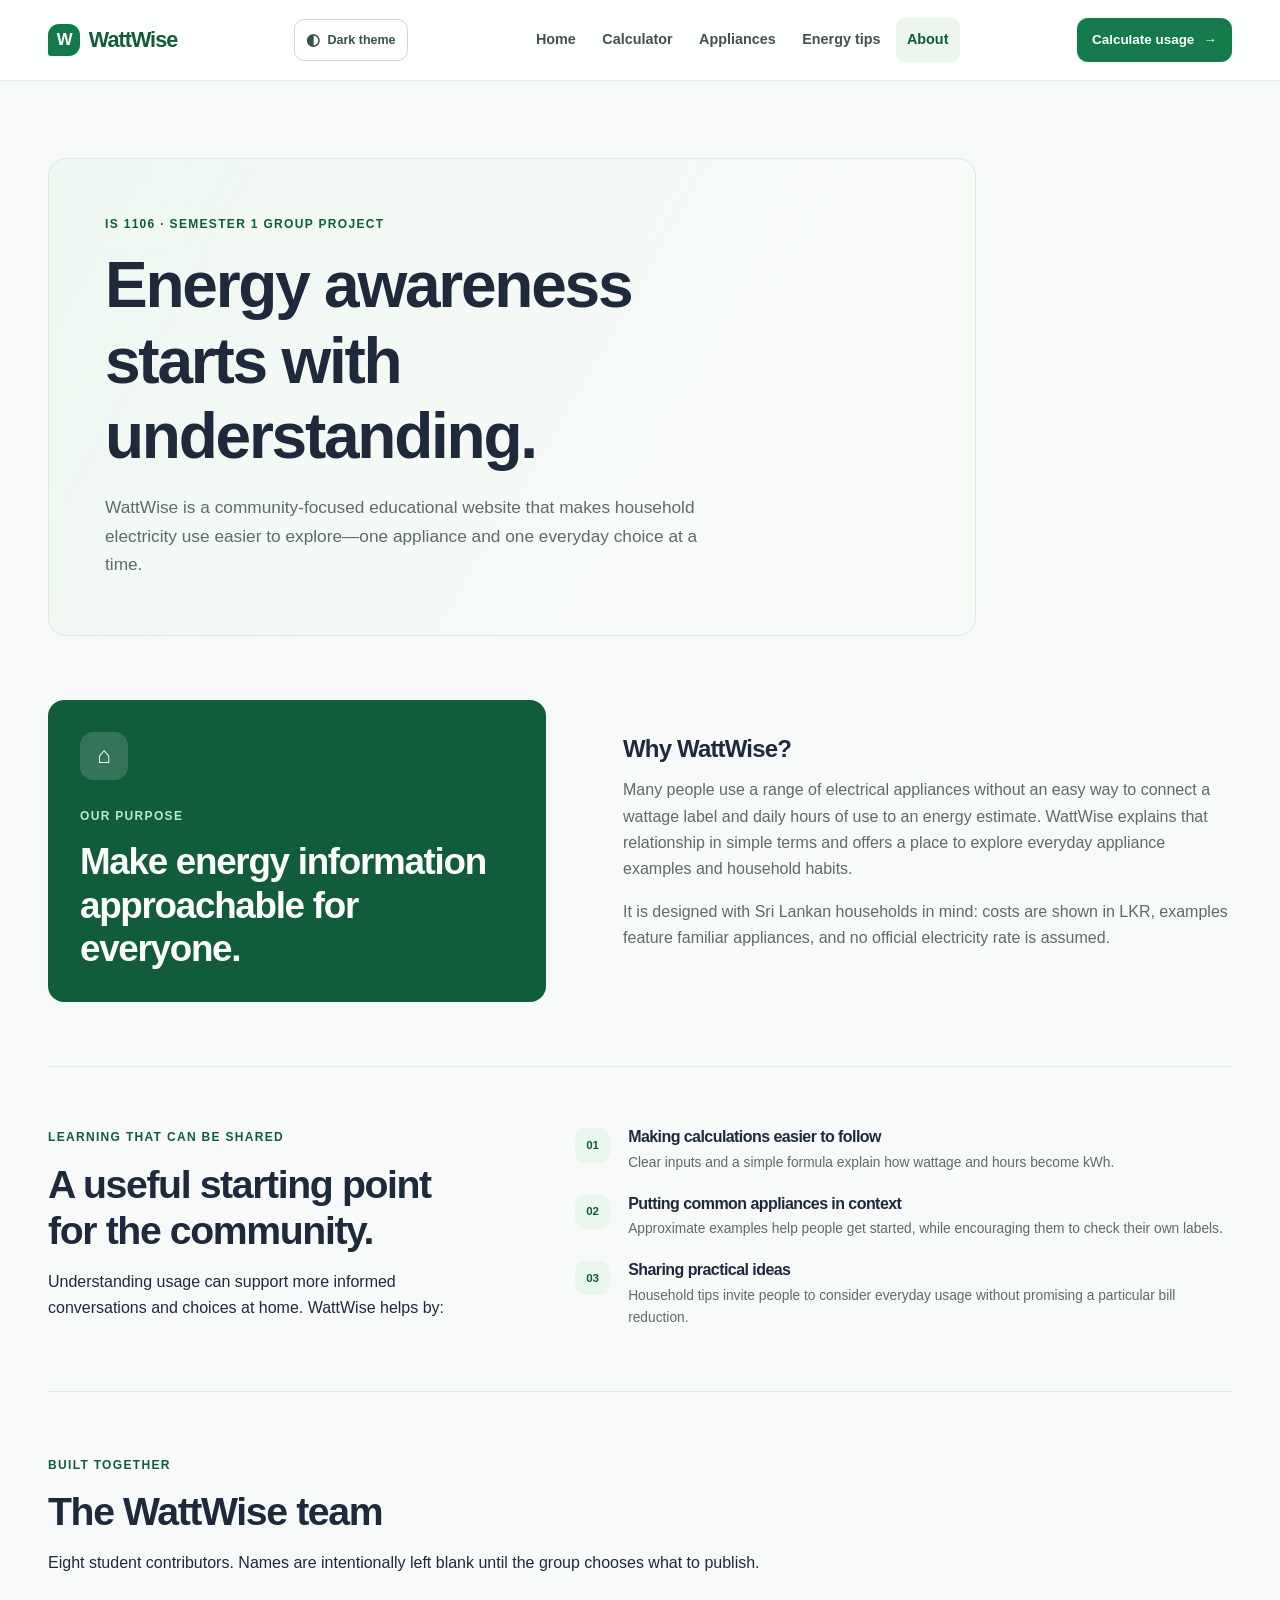
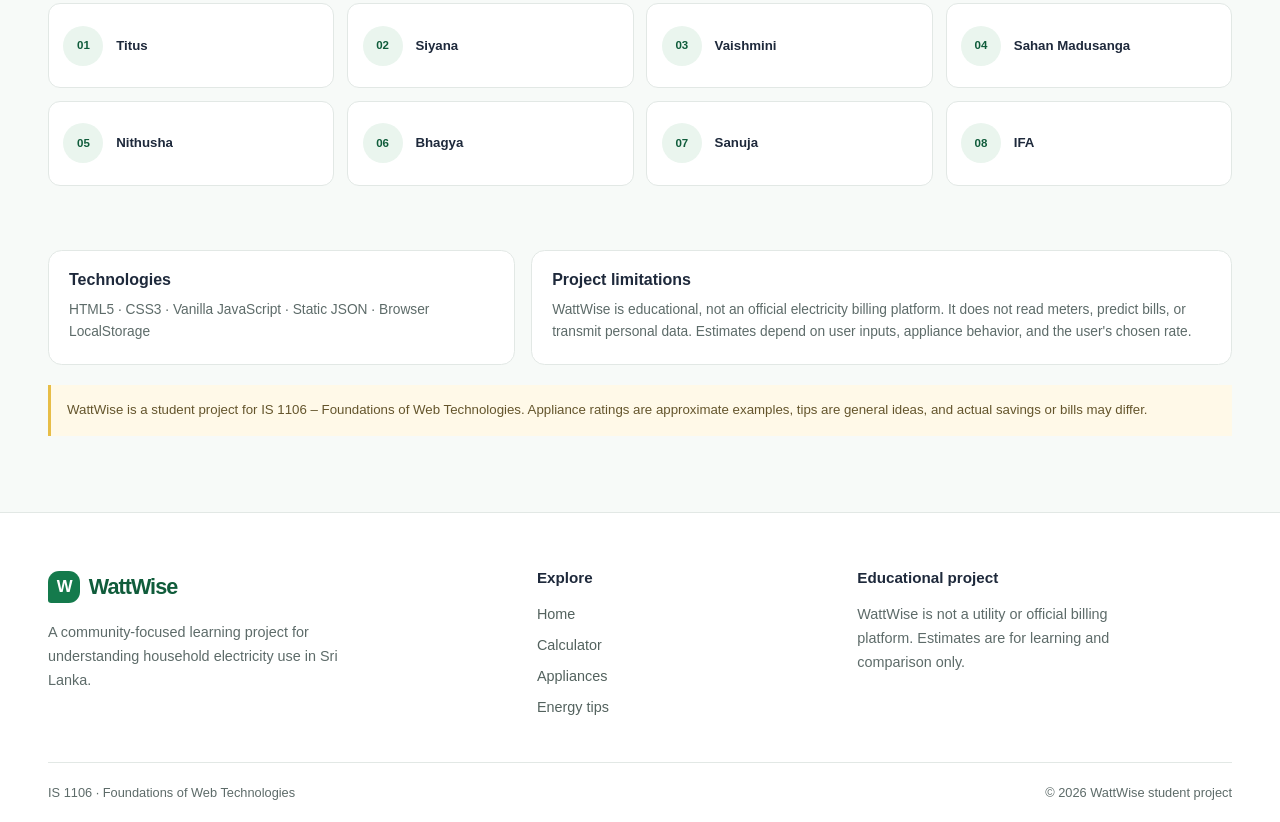
==== commit a0f3d06e: "updated minor improvements" ====
--- a/pages/about.html
+++ b/pages/about.html
@@ -1,52 +1,258 @@
 <!doctype html>
 <html lang="en">
-<head>
-  <meta charset="utf-8">
-  <meta name="viewport" content="width=device-width, initial-scale=1">
-  <meta name="description" content="Learn about WattWise, a student-built educational project helping Sri Lankan households explore electricity consumption.">
-  <meta property="og:title" content="About WattWise">
-  <meta property="og:description" content="Our purpose, community value, technologies, and limitations.">
-  <title>About WattWise | Our purpose and project</title>
-  <link rel="stylesheet" href="../css/style.css">
-  <link rel="stylesheet" href="../css/components.css">
-  <link rel="stylesheet" href="../css/pages/about.css">
-  <link rel="stylesheet" href="../css/responsive.css?v=2">
-  <link rel="stylesheet" href="../css/dark-theme.css?v=2" id="dark-theme-stylesheet" disabled>
-  <script src="../js/navigation.js" defer></script>
-  <script src="../js/theme-toggle.js" defer></script>
-  <script src="../js/main.js" defer></script>
-</head>
-<body>
-  <a class="skip-link" href="#main-content">Skip to main content</a>
-  <header class="site-header">
-    <div class="container header-inner">
-      <a class="brand" href="../index.html" aria-label="WattWise home"><span class="brand-mark" aria-hidden="true">W</span>WattWise</a>
-      <button class="menu-toggle" type="button" aria-expanded="false" aria-controls="primary-navigation"><span class="menu-toggle-label">Menu</span><span class="menu-icon" aria-hidden="true"></span></button>
-      <button class="theme-toggle" type="button" aria-label="Switch to dark theme" aria-pressed="false"><span class="theme-toggle-icon" aria-hidden="true">◐</span><span class="theme-toggle-label">Dark theme</span></button>
-      <span class="theme-toggle-status visually-hidden" role="status" aria-live="polite"></span>
-      <nav class="site-nav" id="primary-navigation" aria-label="Primary navigation"><ul>
-        <li><a href="../index.html">Home</a></li><li><a href="calculator.html">Calculator</a></li><li><a href="appliances.html">Appliances</a></li><li><a href="energy-tips.html">Energy tips</a></li><li><a href="about.html" aria-current="page">About</a></li>
-      </ul></nav>
-      <a class="button header-cta" href="calculator.html">Calculate usage <span aria-hidden="true">→</span></a>
-    </div>
-  </header>
-  <main id="main-content" class="container page-content about-page">
-    <section class="page-intro about-intro" aria-labelledby="page-title"><p class="eyebrow">IS 1106 · Semester 1 group project</p><h1 id="page-title">Energy awareness starts with understanding.</h1><p>WattWise is a community-focused educational website that makes household electricity use easier to explore—one appliance and one everyday choice at a time.</p></section>
-    <section class="about-purpose" aria-labelledby="why-title"><div class="about-callout"><span aria-hidden="true">⌂</span><p class="eyebrow">Our purpose</p><h2 id="why-title">Make energy information approachable for everyone.</h2></div><div class="about-copy"><h2>Why WattWise?</h2><p>Many people use a range of electrical appliances without an easy way to connect a wattage label and daily hours of use to an energy estimate. WattWise explains that relationship in simple terms and offers a place to explore everyday appliance examples and household habits.</p><p>It is designed with Sri Lankan households in mind: costs are shown in LKR, examples feature familiar appliances, and no official electricity rate is assumed.</p></div></section>
-    <section class="about-benefits" aria-labelledby="community-title"><div class="section-heading"><p class="eyebrow">Learning that can be shared</p><h2 id="community-title">A useful starting point for the community.</h2><p>Understanding usage can support more informed conversations and choices at home. WattWise helps by:</p></div><ul class="benefit-list"><li><span aria-hidden="true">01</span><div><h3>Making calculations easier to follow</h3><p>Clear inputs and a simple formula explain how wattage and hours become kWh.</p></div></li><li><span aria-hidden="true">02</span><div><h3>Putting common appliances in context</h3><p>Approximate examples help people get started, while encouraging them to check their own labels.</p></div></li><li><span aria-hidden="true">03</span><div><h3>Sharing practical ideas</h3><p>Household tips invite people to consider everyday usage without promising a particular bill reduction.</p></div></li></ul></section>
-    <section class="team-section" aria-labelledby="team-title"><div class="section-heading"><p class="eyebrow">Built together</p><h2 id="team-title">The WattWise team</h2><p>Eight student contributors. Names are intentionally left blank until the group chooses what to publish.</p></div><ol class="team-grid">
-      <li><span class="team-avatar" aria-hidden="true">01</span><span class="team-name">Team member 1</span></li><li><span class="team-avatar" aria-hidden="true">02</span><span class="team-name">Team member 2</span></li><li><span class="team-avatar" aria-hidden="true">03</span><span class="team-name">Team member 3</span></li><li><span class="team-avatar" aria-hidden="true">04</span><span class="team-name">Team member 4</span></li><li><span class="team-avatar" aria-hidden="true">05</span><span class="team-name">Team member 5</span></li><li><span class="team-avatar" aria-hidden="true">06</span><span class="team-name">Team member 6</span></li><li><span class="team-avatar" aria-hidden="true">07</span><span class="team-name">Team member 7</span></li><li><span class="team-avatar" aria-hidden="true">08</span><span class="team-name">Team member 8</span></li>
-    </ol></section>
-    <section class="project-facts" aria-label="Project details">
-      <div><h2>Technologies</h2><p>HTML5 · CSS3 · Vanilla JavaScript · Static JSON · Browser LocalStorage</p></div>
-      <div><h2>Project limitations</h2><p>WattWise is educational, not an official electricity billing platform. It does not read meters, predict bills, or transmit personal data. Estimates depend on user inputs, appliance behavior, and the user's chosen rate.</p></div>
-    </section>
-    <p class="about-disclaimer">WattWise is a student project for IS 1106 – Foundations of Web Technologies. Appliance ratings are approximate examples, tips are general ideas, and actual savings or bills may differ.</p>
-  </main>
-  <footer class="site-footer"><div class="container footer-main">
-    <div class="footer-brand"><a class="brand" href="../index.html"><span class="brand-mark" aria-hidden="true">W</span>WattWise</a><p>A community-focused learning project for understanding household electricity use in Sri Lanka.</p></div>
-    <div class="footer-links"><h2>Explore</h2><a href="../index.html">Home</a><a href="calculator.html">Calculator</a><a href="appliances.html">Appliances</a><a href="energy-tips.html">Energy tips</a></div>
-    <div class="footer-disclaimer"><h2>Educational project</h2><p>WattWise is not a utility or official billing platform. Estimates are for learning and comparison only.</p></div>
-  </div><div class="container footer-bottom"><span>IS 1106 · Foundations of Web Technologies</span><span>© <span data-current-year>2026</span> WattWise student project</span></div></footer>
-</body>
+  <head>
+    <meta charset="utf-8" />
+    <meta name="viewport" content="width=device-width, initial-scale=1" />
+    <meta
+      name="description"
+      content="Learn about WattWise, a student-built educational project helping Sri Lankan households explore electricity consumption."
+    />
+    <meta property="og:title" content="About WattWise" />
+    <meta
+      property="og:description"
+      content="Our purpose, community value, technologies, and limitations."
+    />
+    <title>About WattWise | Our purpose and project</title>
+    <link rel="stylesheet" href="../css/style.css" />
+    <link rel="stylesheet" href="../css/components.css" />
+    <link rel="stylesheet" href="../css/pages/about.css" />
+    <link rel="stylesheet" href="../css/responsive.css?v=2" />
+    <link
+      rel="stylesheet"
+      href="../css/dark-theme.css?v=2"
+      id="dark-theme-stylesheet"
+      disabled
+    />
+    <script src="../js/navigation.js" defer></script>
+    <script src="../js/theme-toggle.js" defer></script>
+    <script src="../js/main.js" defer></script>
+  </head>
+  <body>
+    <a class="skip-link" href="#main-content">Skip to main content</a>
+    <header class="site-header">
+      <div class="container header-inner">
+        <a class="brand" href="../index.html" aria-label="WattWise home"
+          ><span class="brand-mark" aria-hidden="true">W</span>WattWise</a
+        >
+        <button
+          class="menu-toggle"
+          type="button"
+          aria-expanded="false"
+          aria-controls="primary-navigation"
+        >
+          <span class="menu-toggle-label">Menu</span
+          ><span class="menu-icon" aria-hidden="true"></span>
+        </button>
+        <button
+          class="theme-toggle"
+          type="button"
+          aria-label="Switch to dark theme"
+          aria-pressed="false"
+        >
+          <span class="theme-toggle-icon" aria-hidden="true">◐</span
+          ><span class="theme-toggle-label">Dark theme</span>
+        </button>
+        <span
+          class="theme-toggle-status visually-hidden"
+          role="status"
+          aria-live="polite"
+        ></span>
+        <nav
+          class="site-nav"
+          id="primary-navigation"
+          aria-label="Primary navigation"
+        >
+          <ul>
+            <li><a href="../index.html">Home</a></li>
+            <li><a href="calculator.html">Calculator</a></li>
+            <li><a href="appliances.html">Appliances</a></li>
+            <li><a href="energy-tips.html">Energy tips</a></li>
+            <li><a href="about.html" aria-current="page">About</a></li>
+          </ul>
+        </nav>
+        <a class="button header-cta" href="calculator.html"
+          >Calculate usage <span aria-hidden="true">→</span></a
+        >
+      </div>
+    </header>
+    <main id="main-content" class="container page-content about-page">
+      <section class="page-intro about-intro" aria-labelledby="page-title">
+        <p class="eyebrow">IS 1106 · Semester 1 group project</p>
+        <h1 id="page-title">Energy awareness starts with understanding.</h1>
+        <p>
+          WattWise is a community-focused educational website that makes
+          household electricity use easier to explore—one appliance and one
+          everyday choice at a time.
+        </p>
+      </section>
+      <section class="about-purpose" aria-labelledby="why-title">
+        <div class="about-callout">
+          <span aria-hidden="true">⌂</span>
+          <p class="eyebrow">Our purpose</p>
+          <h2 id="why-title">
+            Make energy information approachable for everyone.
+          </h2>
+        </div>
+        <div class="about-copy">
+          <h2>Why WattWise?</h2>
+          <p>
+            Many people use a range of electrical appliances without an easy way
+            to connect a wattage label and daily hours of use to an energy
+            estimate. WattWise explains that relationship in simple terms and
+            offers a place to explore everyday appliance examples and household
+            habits.
+          </p>
+          <p>
+            It is designed with Sri Lankan households in mind: costs are shown
+            in LKR, examples feature familiar appliances, and no official
+            electricity rate is assumed.
+          </p>
+        </div>
+      </section>
+      <section class="about-benefits" aria-labelledby="community-title">
+        <div class="section-heading">
+          <p class="eyebrow">Learning that can be shared</p>
+          <h2 id="community-title">
+            A useful starting point for the community.
+          </h2>
+          <p>
+            Understanding usage can support more informed conversations and
+            choices at home. WattWise helps by:
+          </p>
+        </div>
+        <ul class="benefit-list">
+          <li>
+            <span aria-hidden="true">01</span>
+            <div>
+              <h3>Making calculations easier to follow</h3>
+              <p>
+                Clear inputs and a simple formula explain how wattage and hours
+                become kWh.
+              </p>
+            </div>
+          </li>
+          <li>
+            <span aria-hidden="true">02</span>
+            <div>
+              <h3>Putting common appliances in context</h3>
+              <p>
+                Approximate examples help people get started, while encouraging
+                them to check their own labels.
+              </p>
+            </div>
+          </li>
+          <li>
+            <span aria-hidden="true">03</span>
+            <div>
+              <h3>Sharing practical ideas</h3>
+              <p>
+                Household tips invite people to consider everyday usage without
+                promising a particular bill reduction.
+              </p>
+            </div>
+          </li>
+        </ul>
+      </section>
+      <section class="team-section" aria-labelledby="team-title">
+        <div class="section-heading">
+          <p class="eyebrow">Built together</p>
+          <h2 id="team-title">The WattWise team</h2>
+          <p>
+            Eight student contributors. Names are intentionally left blank until
+            the group chooses what to publish.
+          </p>
+        </div>
+        <ol class="team-grid">
+          <li>
+            <span class="team-avatar" aria-hidden="true">01</span
+            ><span class="team-name">Titus</span>
+          </li>
+          <li>
+            <span class="team-avatar" aria-hidden="true">02</span
+            ><span class="team-name">Siyana</span>
+          </li>
+          <li>
+            <span class="team-avatar" aria-hidden="true">03</span
+            ><span class="team-name">Vaishmini</span>
+          </li>
+          <li>
+            <span class="team-avatar" aria-hidden="true">04</span
+            ><span class="team-name">Sahan Madusanga</span>
+          </li>
+          <li>
+            <span class="team-avatar" aria-hidden="true">05</span
+            ><span class="team-name">Nithusha</span>
+          </li>
+          <li>
+            <span class="team-avatar" aria-hidden="true">06</span
+            ><span class="team-name">Bhagya</span>
+          </li>
+          <li>
+            <span class="team-avatar" aria-hidden="true">07</span
+            ><span class="team-name">Sanuja</span>
+          </li>
+          <li>
+            <span class="team-avatar" aria-hidden="true">08</span
+            ><span class="team-name">IFA</span>
+          </li>
+        </ol>
+      </section>
+      <section class="project-facts" aria-label="Project details">
+        <div>
+          <h2>Technologies</h2>
+          <p>
+            HTML5 · CSS3 · Vanilla JavaScript · Static JSON · Browser
+            LocalStorage
+          </p>
+        </div>
+        <div>
+          <h2>Project limitations</h2>
+          <p>
+            WattWise is educational, not an official electricity billing
+            platform. It does not read meters, predict bills, or transmit
+            personal data. Estimates depend on user inputs, appliance behavior,
+            and the user's chosen rate.
+          </p>
+        </div>
+      </section>
+      <p class="about-disclaimer">
+        WattWise is a student project for IS 1106 – Foundations of Web
+        Technologies. Appliance ratings are approximate examples, tips are
+        general ideas, and actual savings or bills may differ.
+      </p>
+    </main>
+    <footer class="site-footer">
+      <div class="container footer-main">
+        <div class="footer-brand">
+          <a class="brand" href="../index.html"
+            ><span class="brand-mark" aria-hidden="true">W</span>WattWise</a
+          >
+          <p>
+            A community-focused learning project for understanding household
+            electricity use in Sri Lanka.
+          </p>
+        </div>
+        <div class="footer-links">
+          <h2>Explore</h2>
+          <a href="../index.html">Home</a
+          ><a href="calculator.html">Calculator</a
+          ><a href="appliances.html">Appliances</a
+          ><a href="energy-tips.html">Energy tips</a>
+        </div>
+        <div class="footer-disclaimer">
+          <h2>Educational project</h2>
+          <p>
+            WattWise is not a utility or official billing platform. Estimates
+            are for learning and comparison only.
+          </p>
+        </div>
+      </div>
+      <div class="container footer-bottom">
+        <span>IS 1106 · Foundations of Web Technologies</span
+        ><span
+          >© <span data-current-year>2026</span> WattWise student project</span
+        >
+      </div>
+    </footer>
+  </body>
 </html>
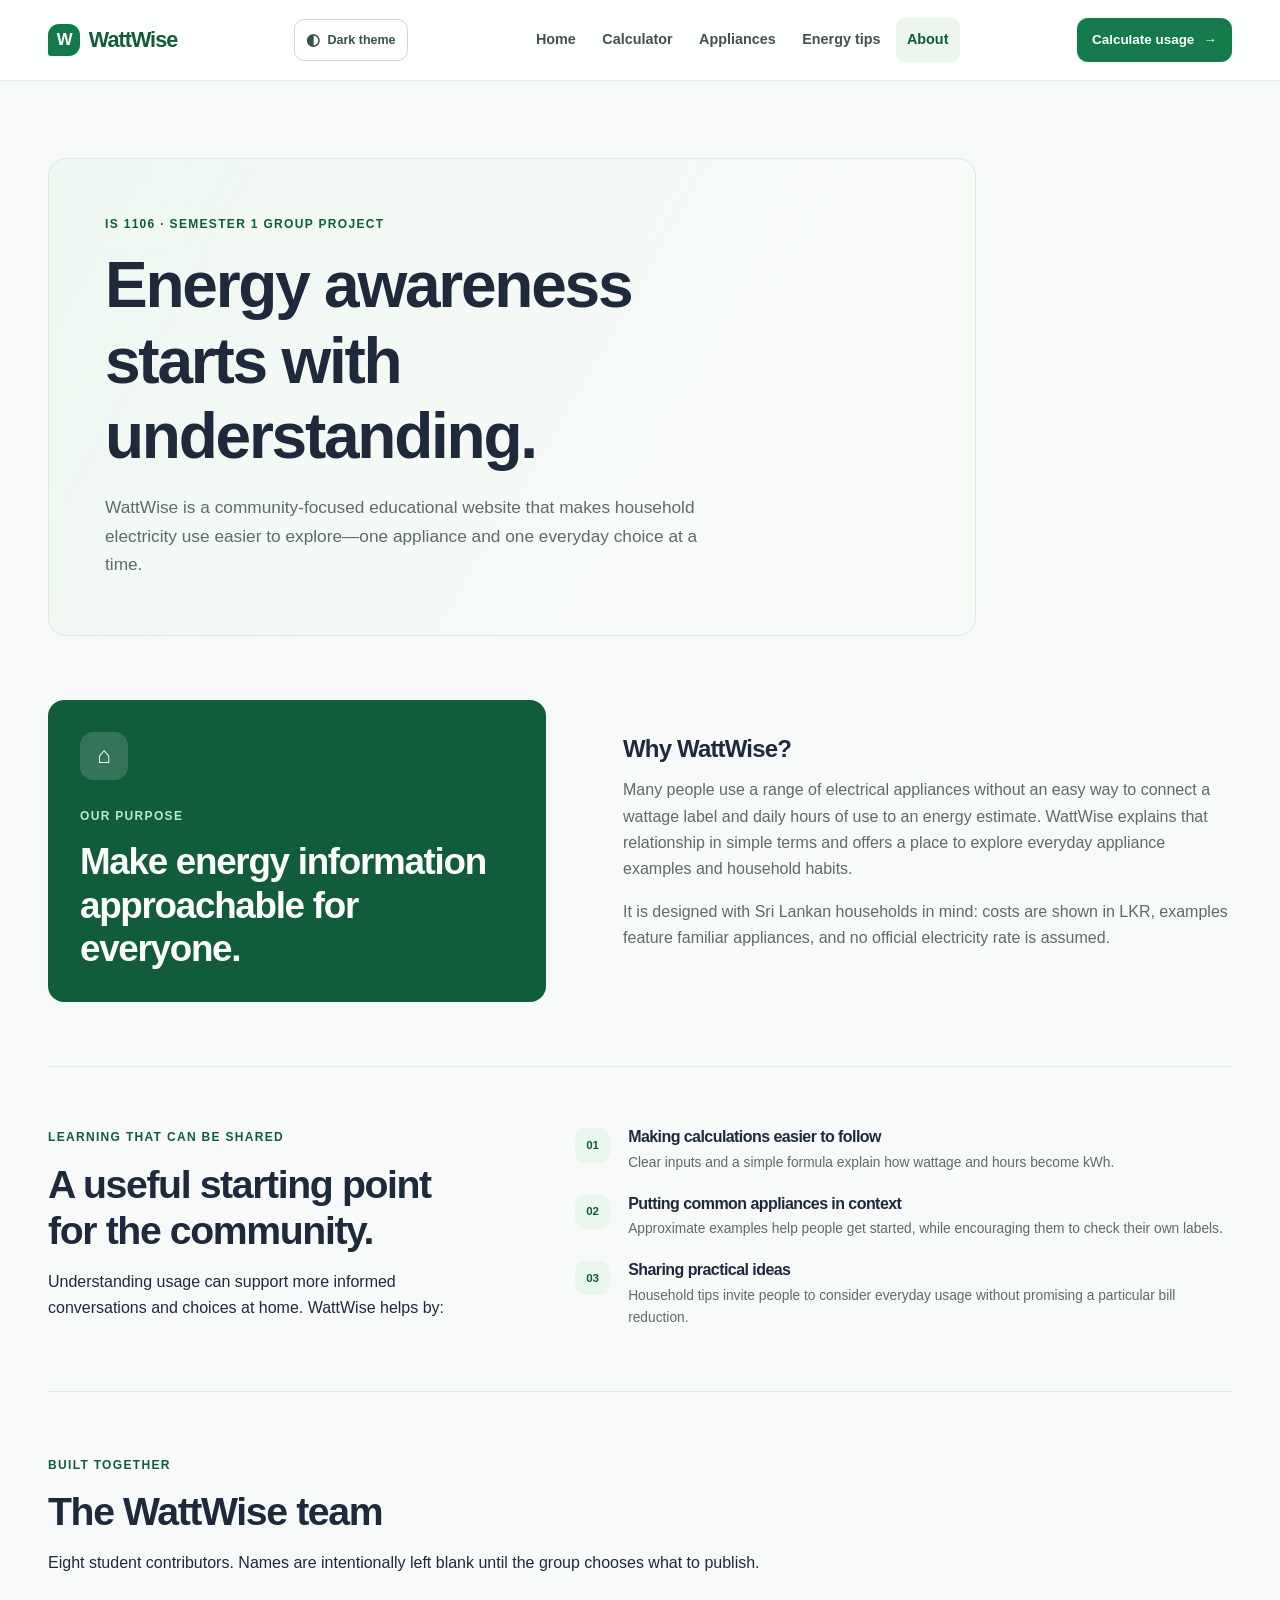
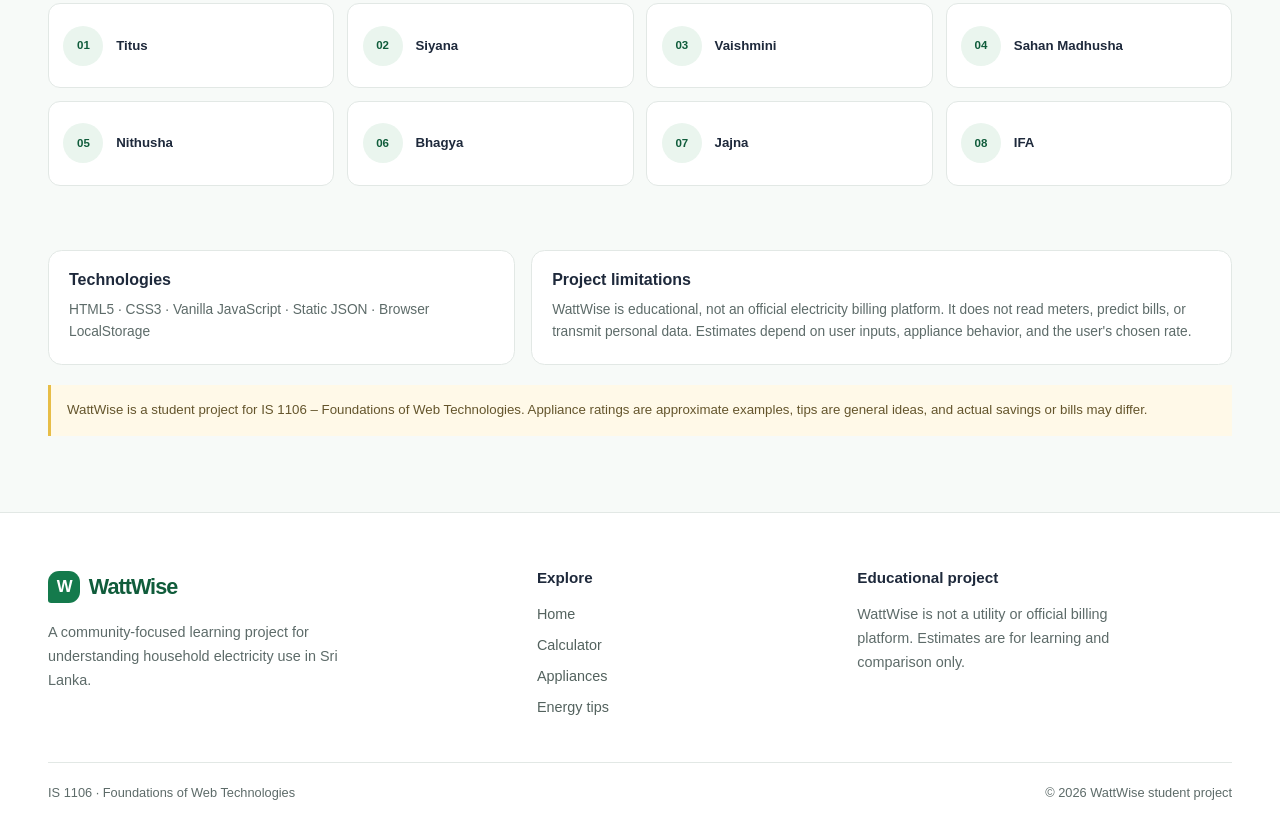
==== commit b0a5d64a: "name updated" ====
--- a/pages/about.html
+++ b/pages/about.html
@@ -21,8 +21,18 @@
       rel="stylesheet"
       href="../css/dark-theme.css?v=2"
       id="dark-theme-stylesheet"
-      disabled
     />
+    <script>
+      (function () {
+        var darkStylesheet = document.getElementById("dark-theme-stylesheet");
+        try {
+          darkStylesheet.disabled =
+            window.localStorage.getItem("wattwise-theme") !== "dark";
+        } catch (error) {
+          darkStylesheet.disabled = true;
+        }
+      })();
+    </script>
     <script src="../js/navigation.js" defer></script>
     <script src="../js/theme-toggle.js" defer></script>
     <script src="../js/main.js" defer></script>
@@ -177,7 +187,7 @@
           </li>
           <li>
             <span class="team-avatar" aria-hidden="true">04</span
-            ><span class="team-name">Sahan Madusanga</span>
+            ><span class="team-name">Sahan Madhusha</span>
           </li>
           <li>
             <span class="team-avatar" aria-hidden="true">05</span
@@ -189,7 +199,7 @@
           </li>
           <li>
             <span class="team-avatar" aria-hidden="true">07</span
-            ><span class="team-name">Sanuja</span>
+            ><span class="team-name">Jajna</span>
           </li>
           <li>
             <span class="team-avatar" aria-hidden="true">08</span
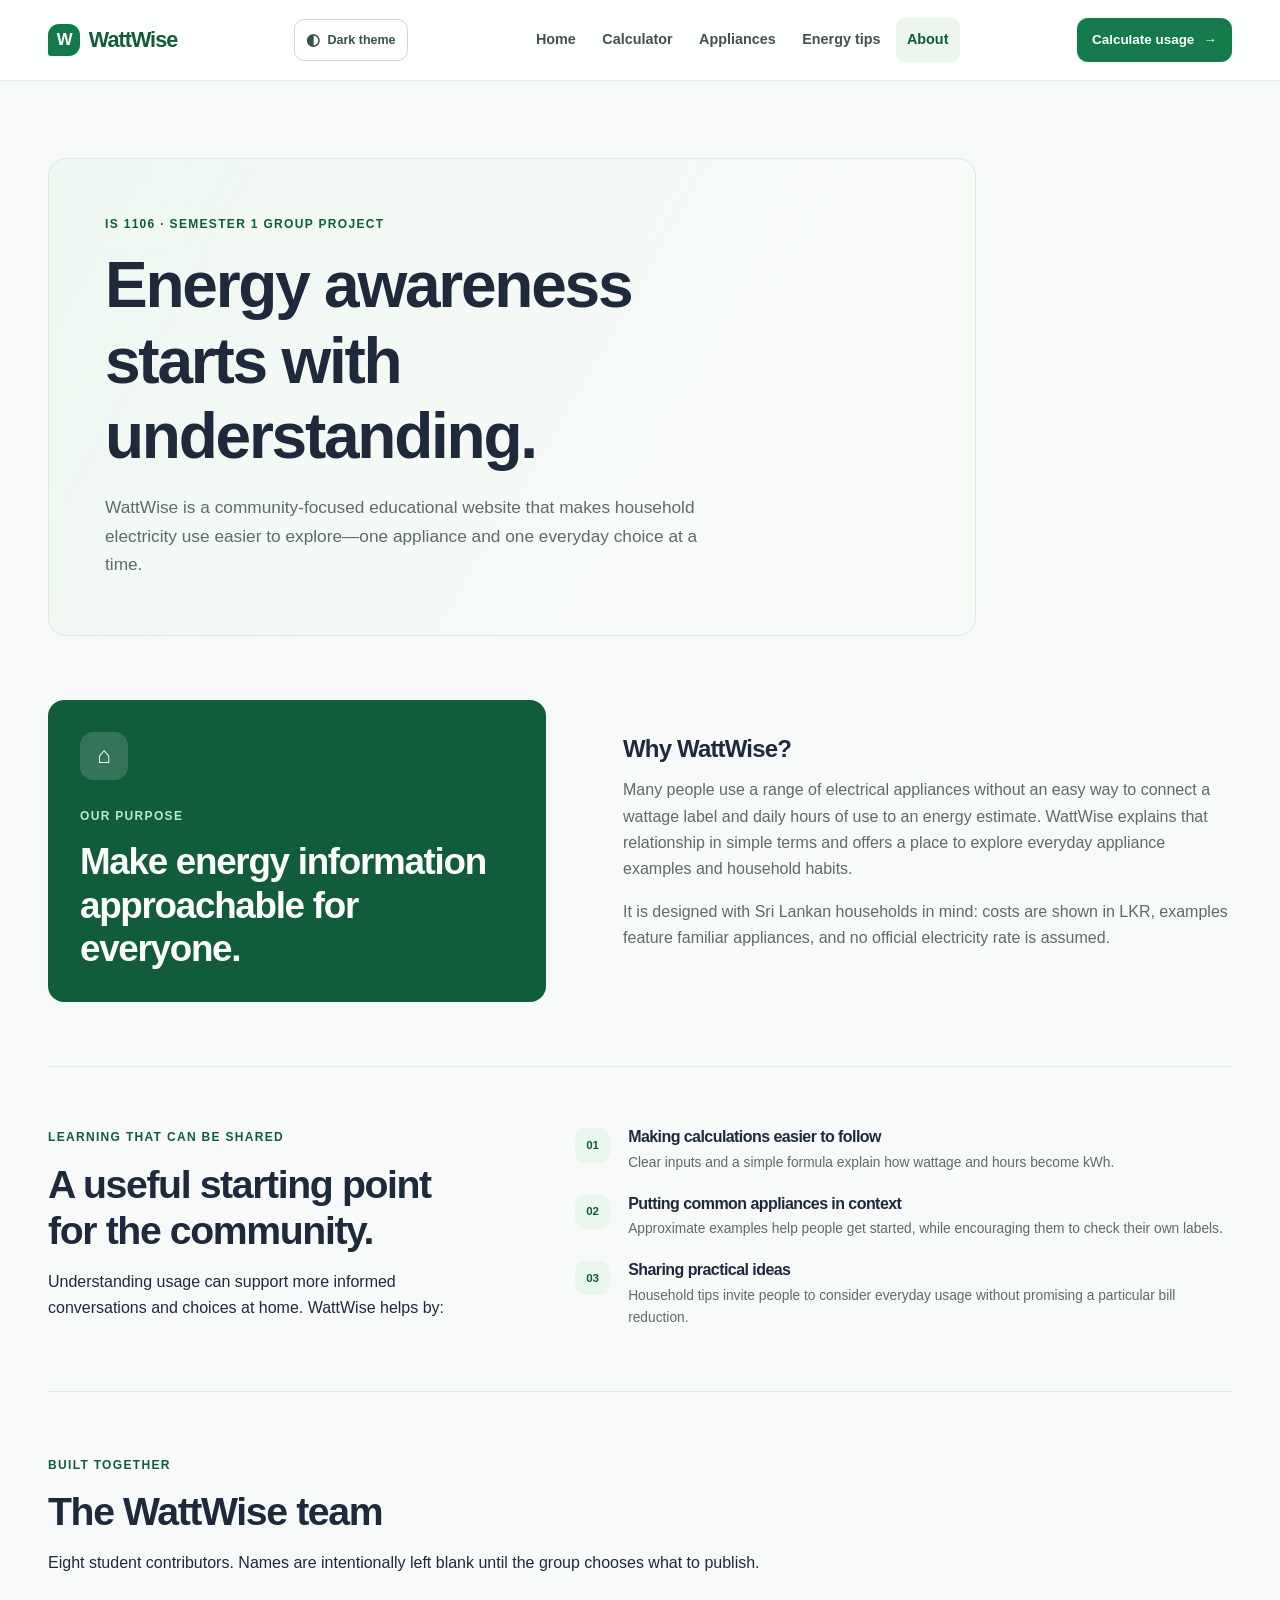
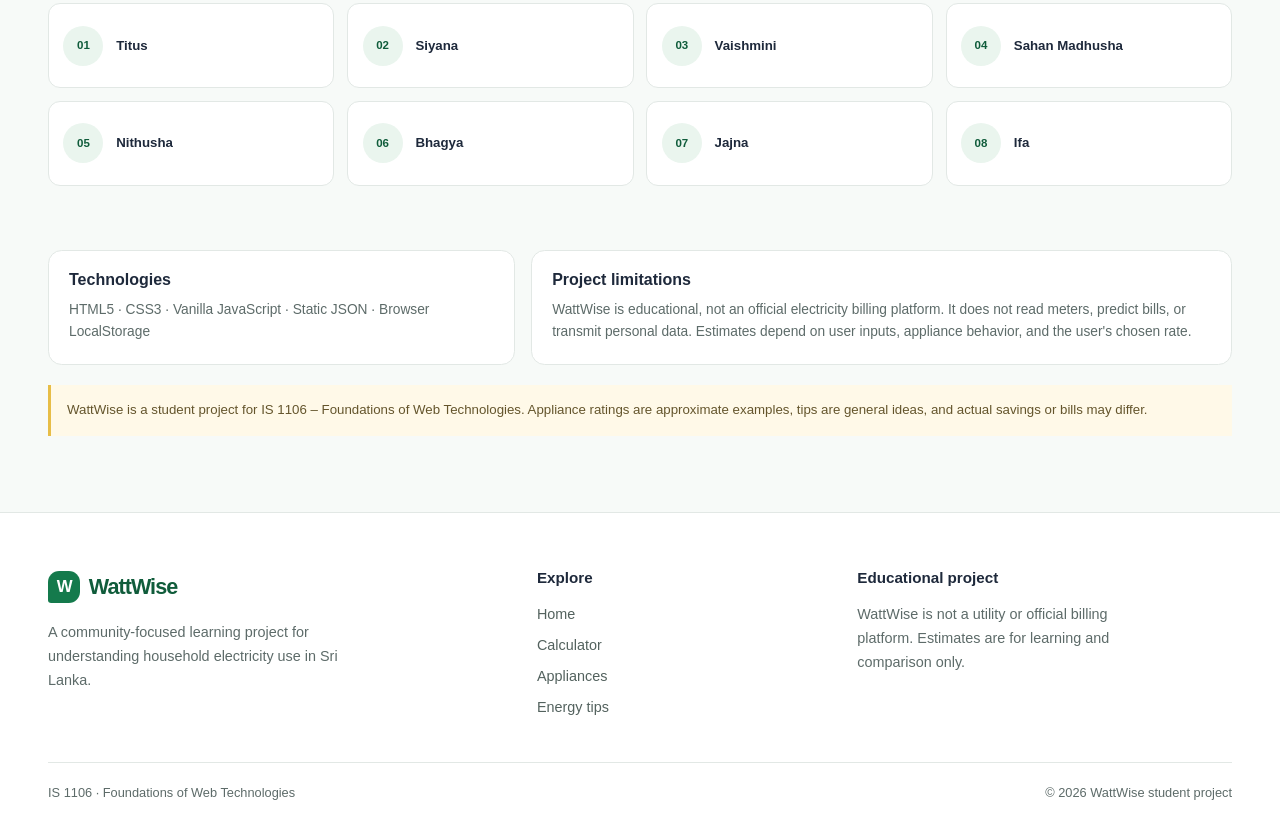
==== commit 7b152afd: "name update" ====
--- a/pages/about.html
+++ b/pages/about.html
@@ -203,7 +203,7 @@
           </li>
           <li>
             <span class="team-avatar" aria-hidden="true">08</span
-            ><span class="team-name">IFA</span>
+            ><span class="team-name">Ifa</span>
           </li>
         </ol>
       </section>
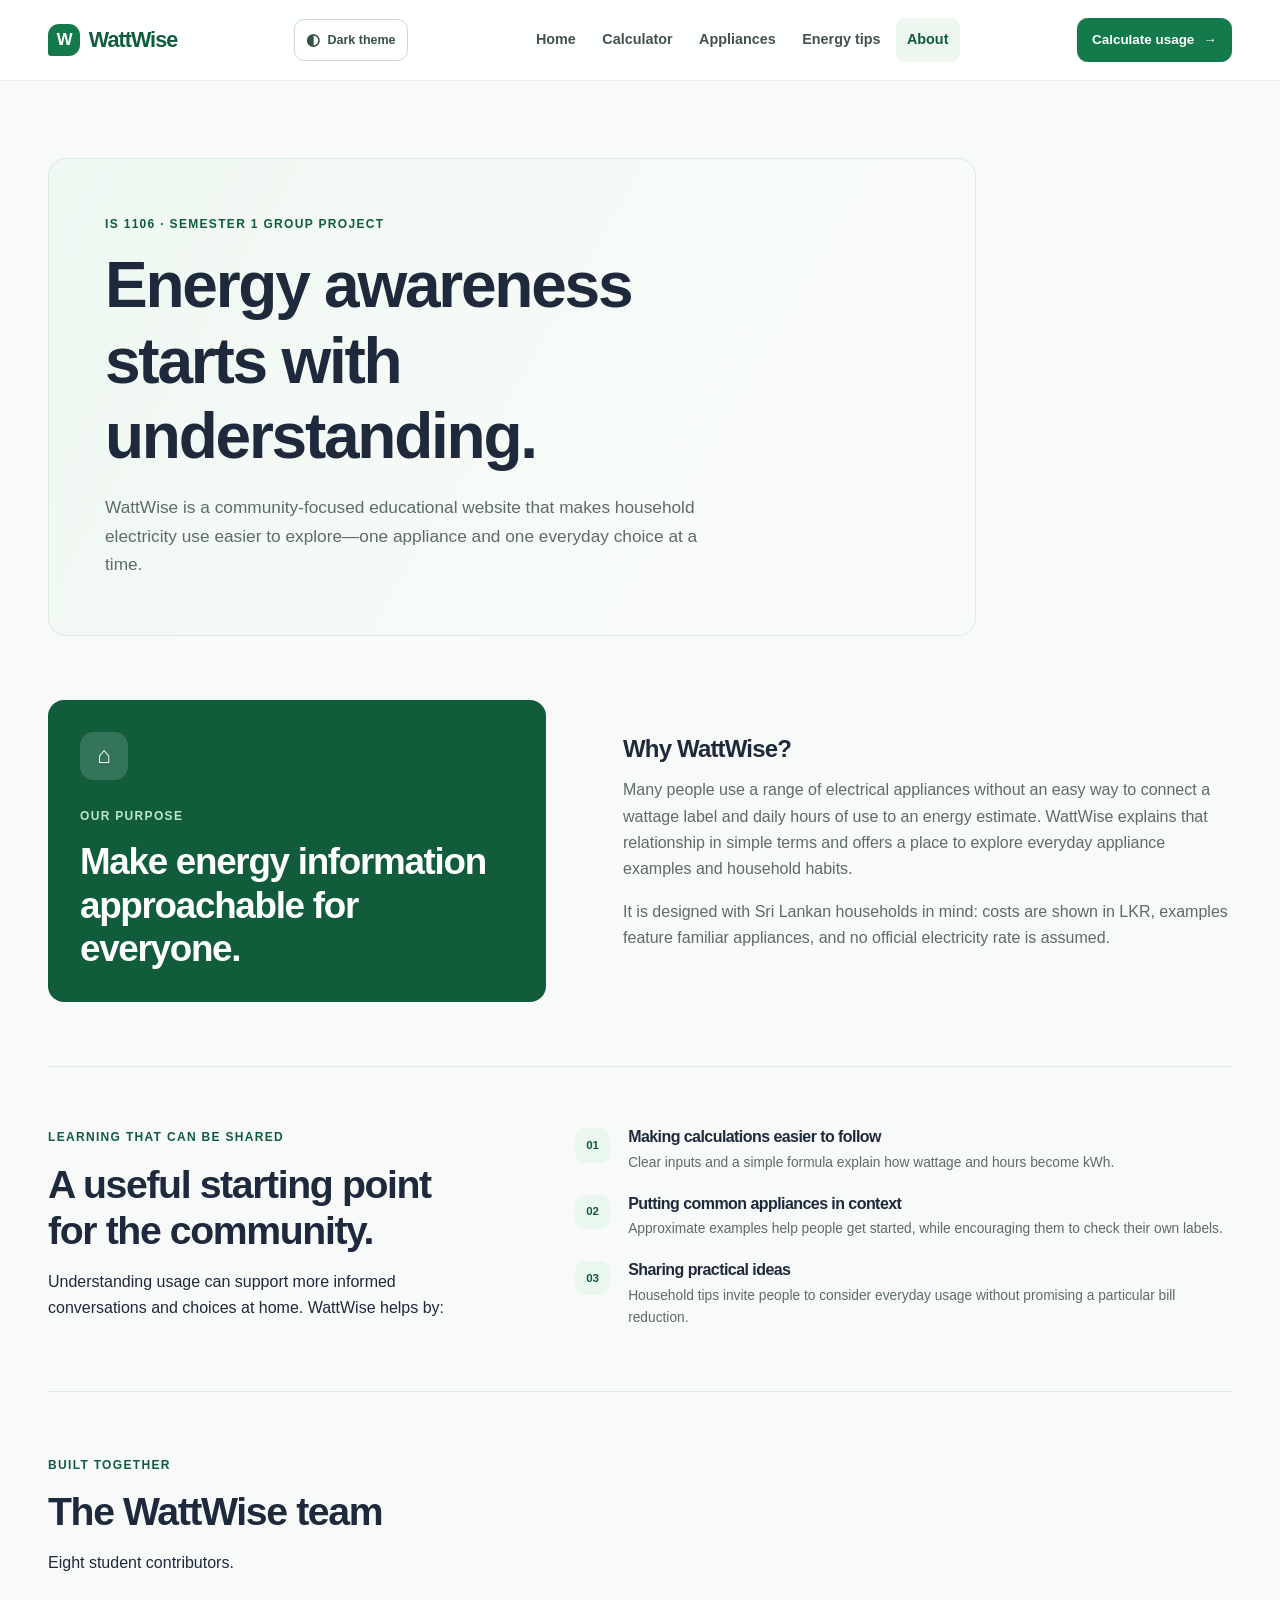
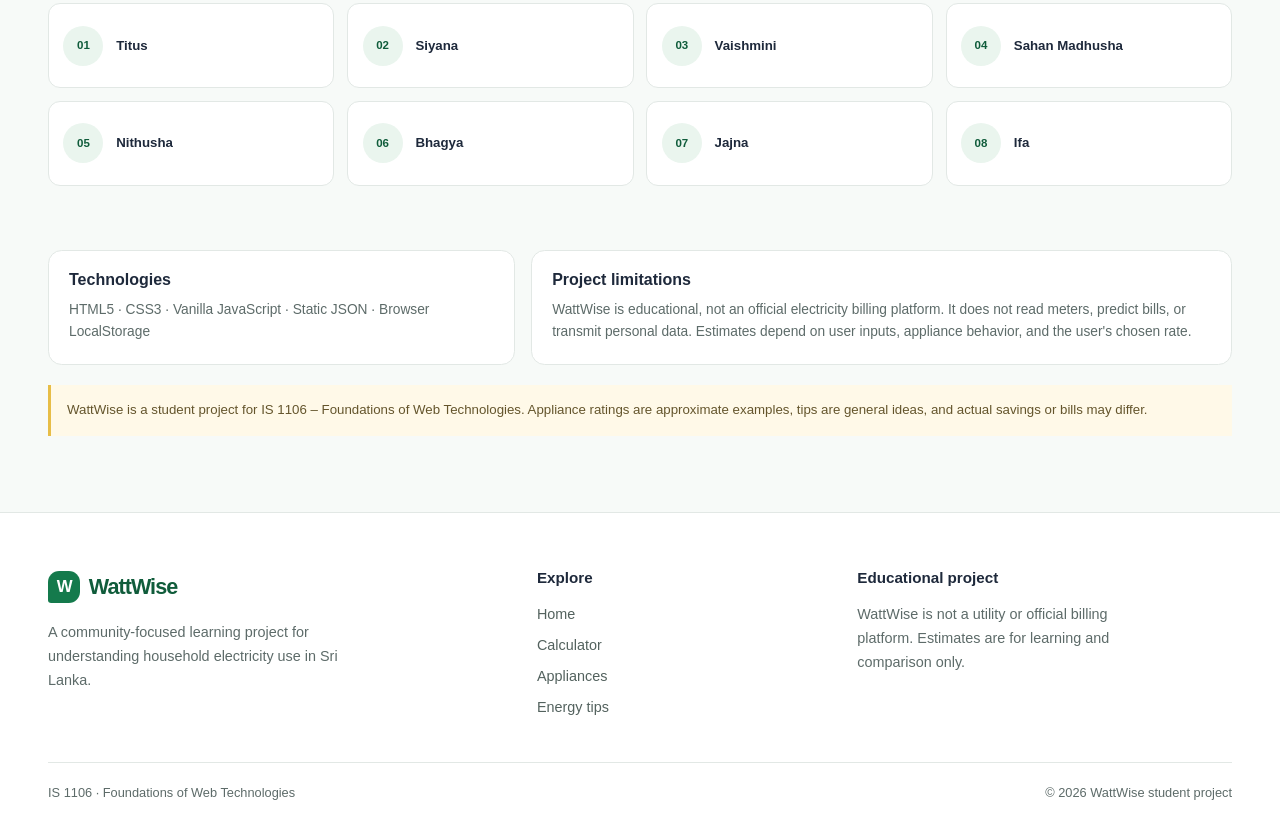
==== commit 09952840: "names update" ====
--- a/pages/about.html
+++ b/pages/about.html
@@ -168,8 +168,7 @@
           <p class="eyebrow">Built together</p>
           <h2 id="team-title">The WattWise team</h2>
           <p>
-            Eight student contributors. Names are intentionally left blank until
-            the group chooses what to publish.
+            Eight student contributors.
           </p>
         </div>
         <ol class="team-grid">
